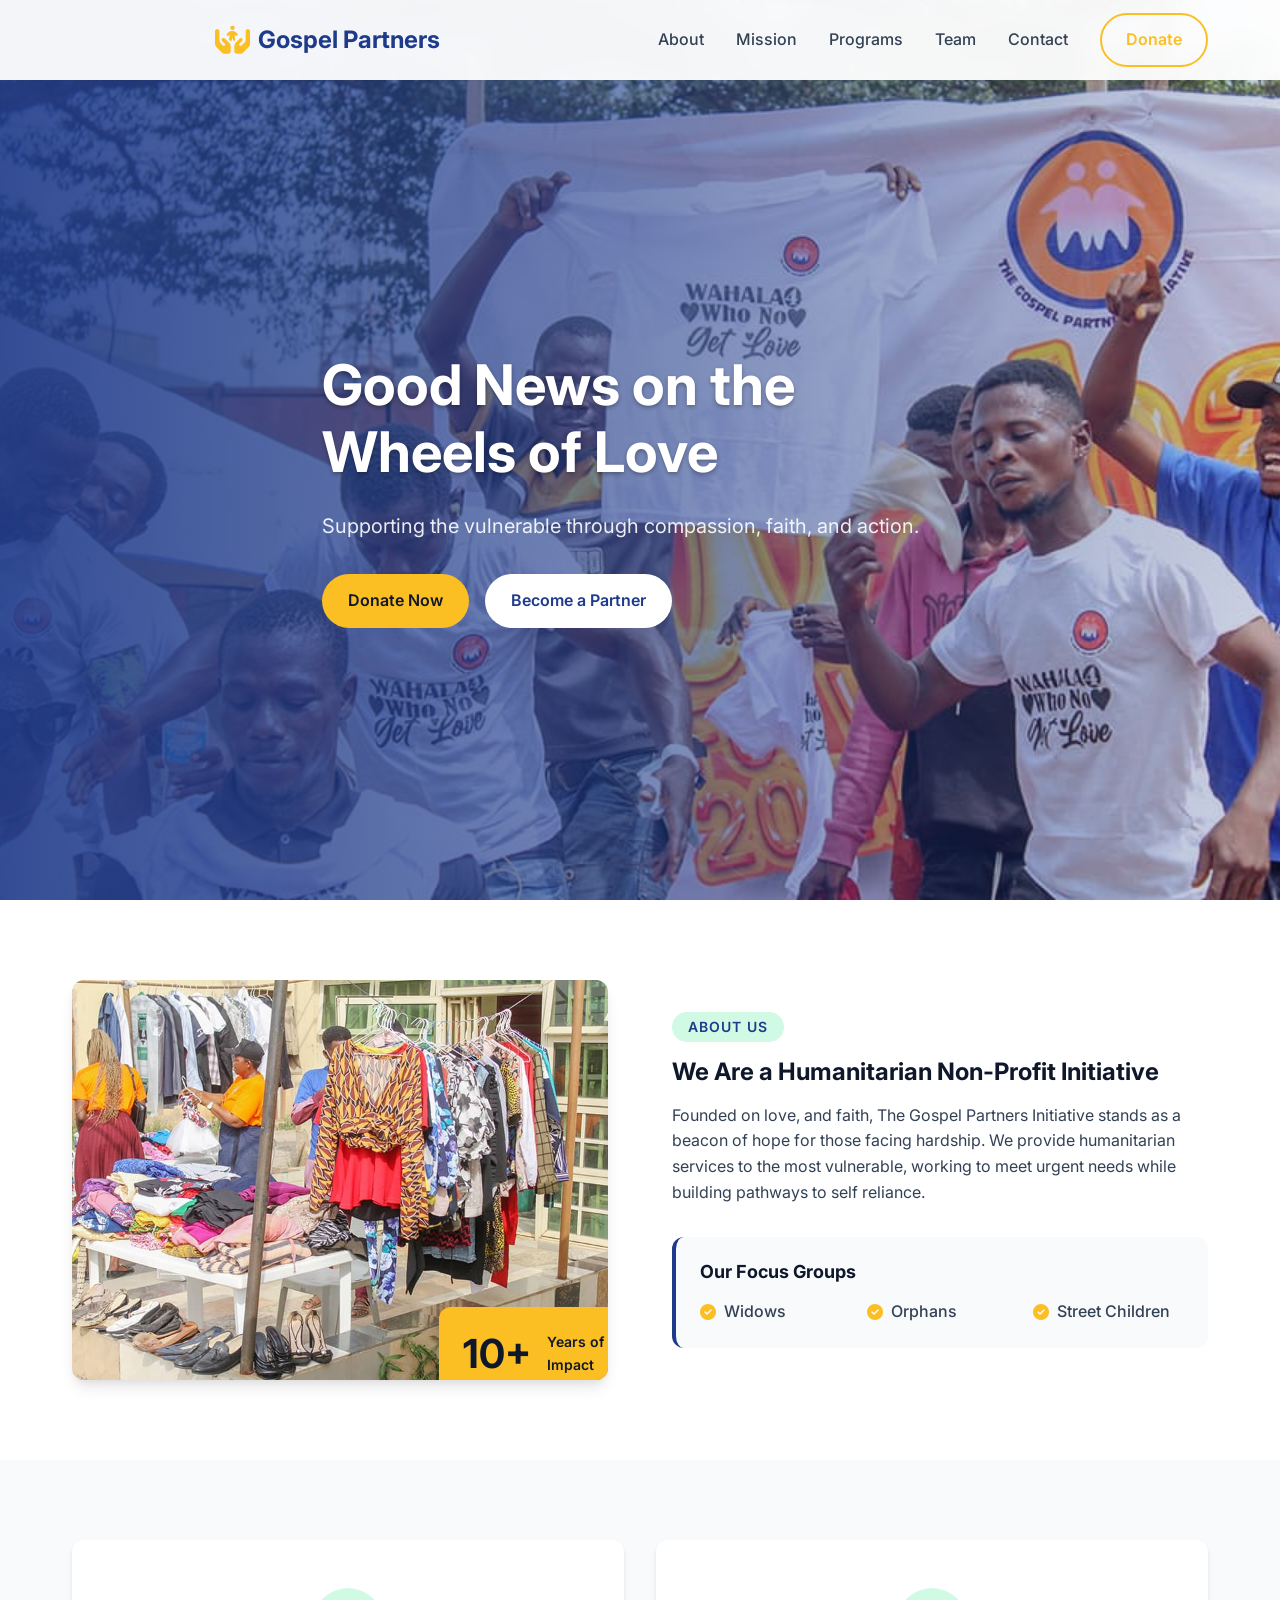
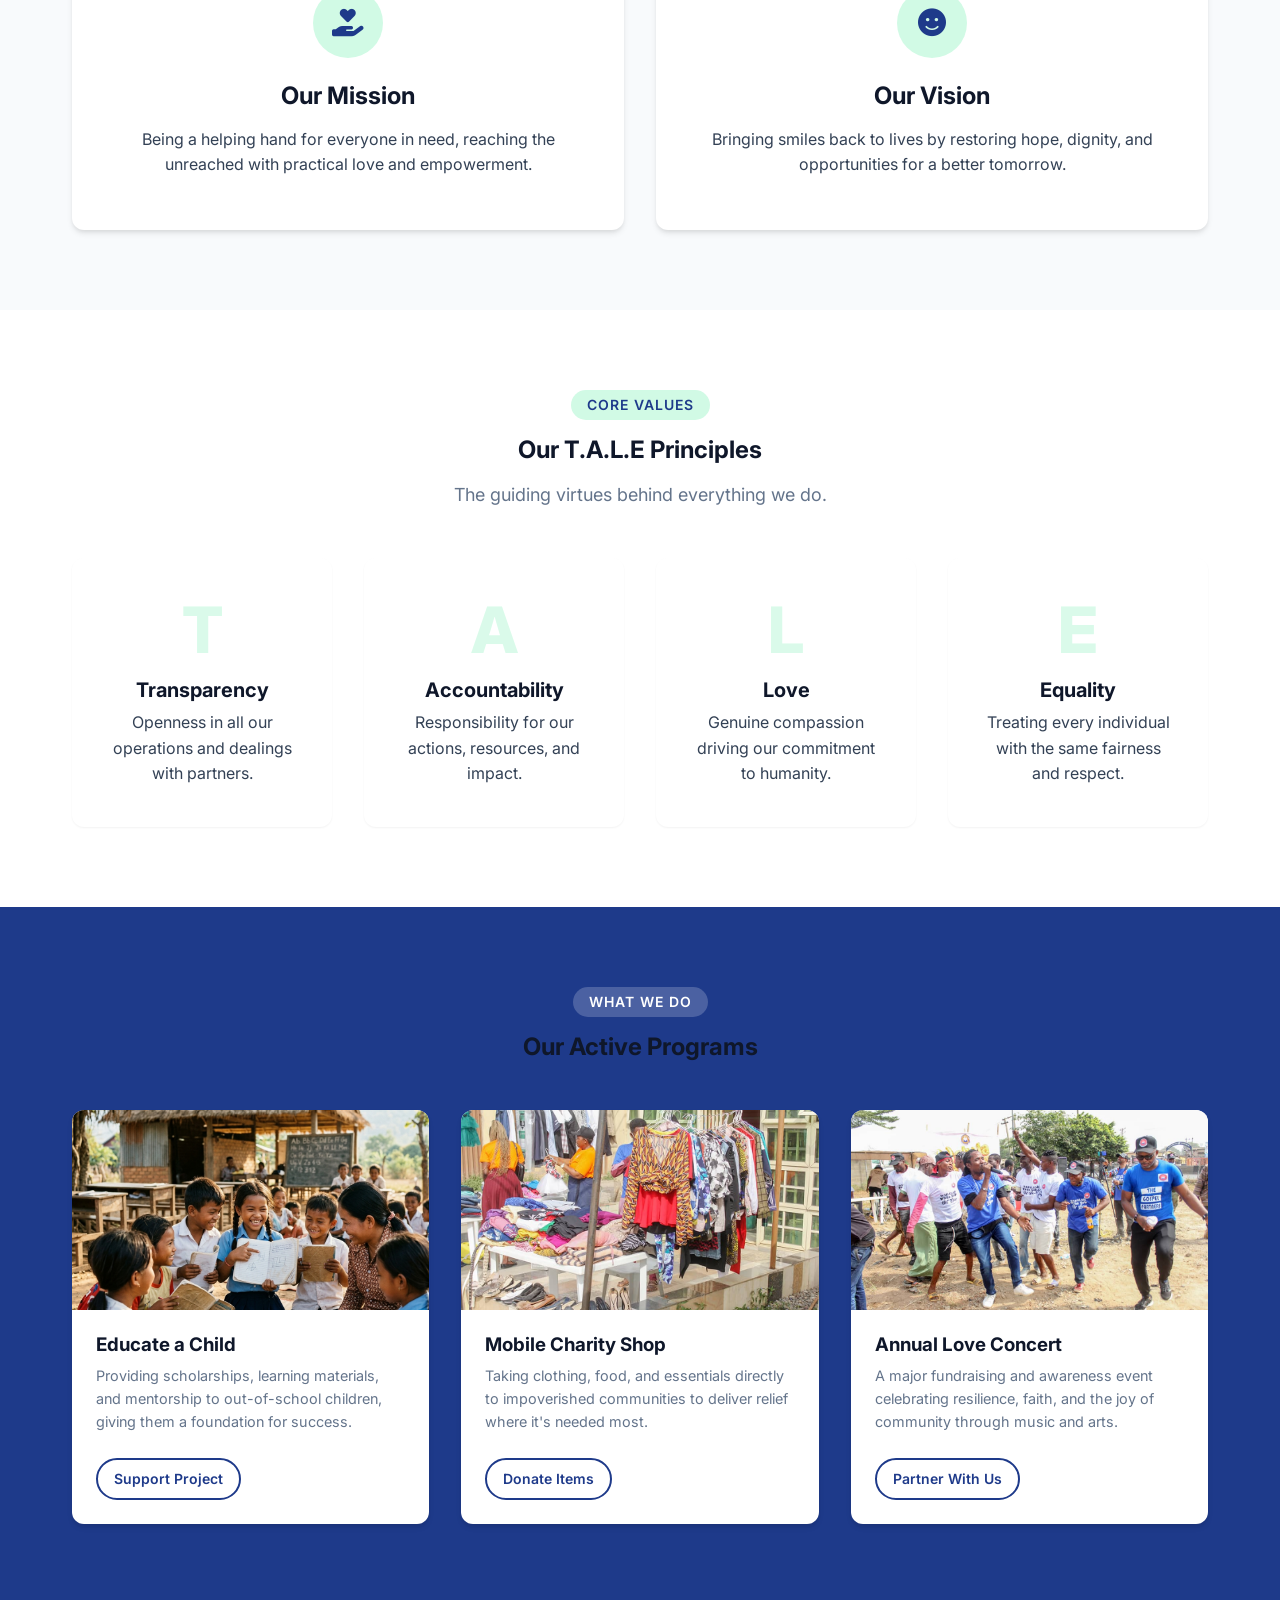
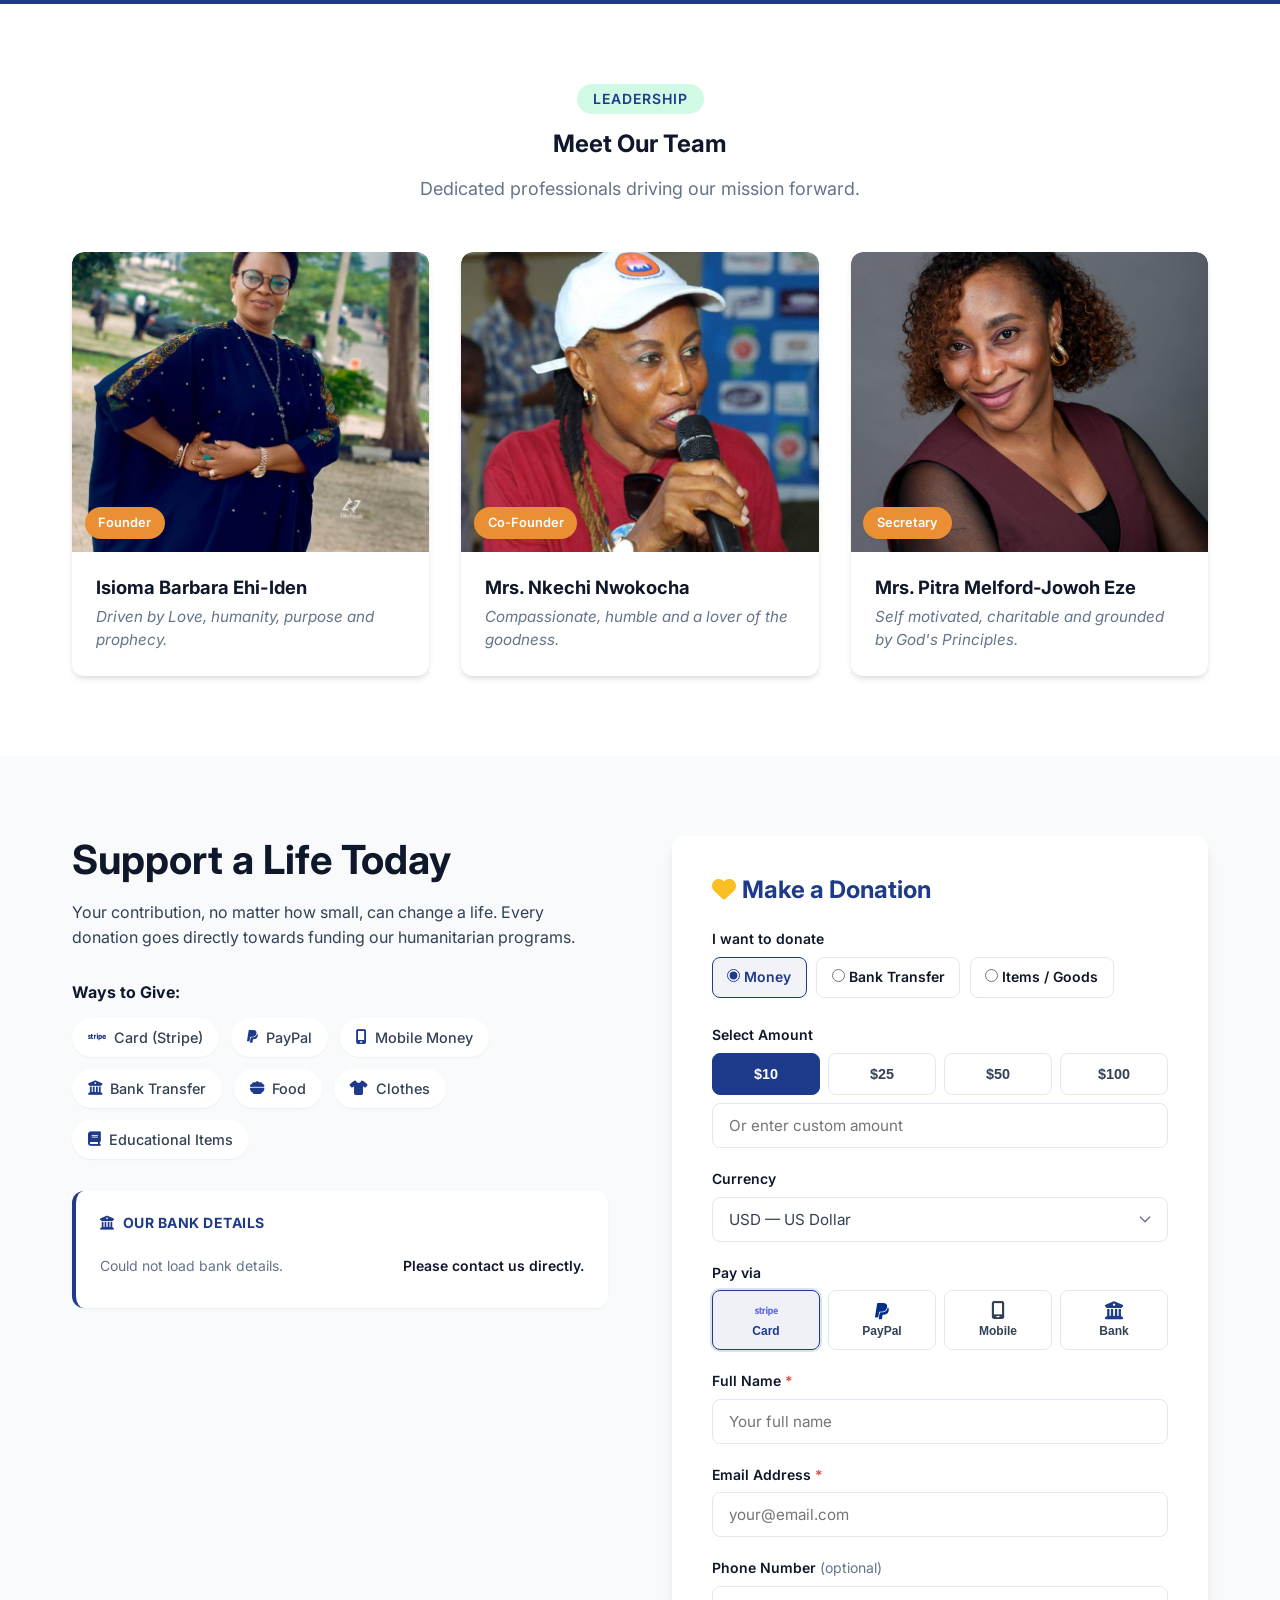
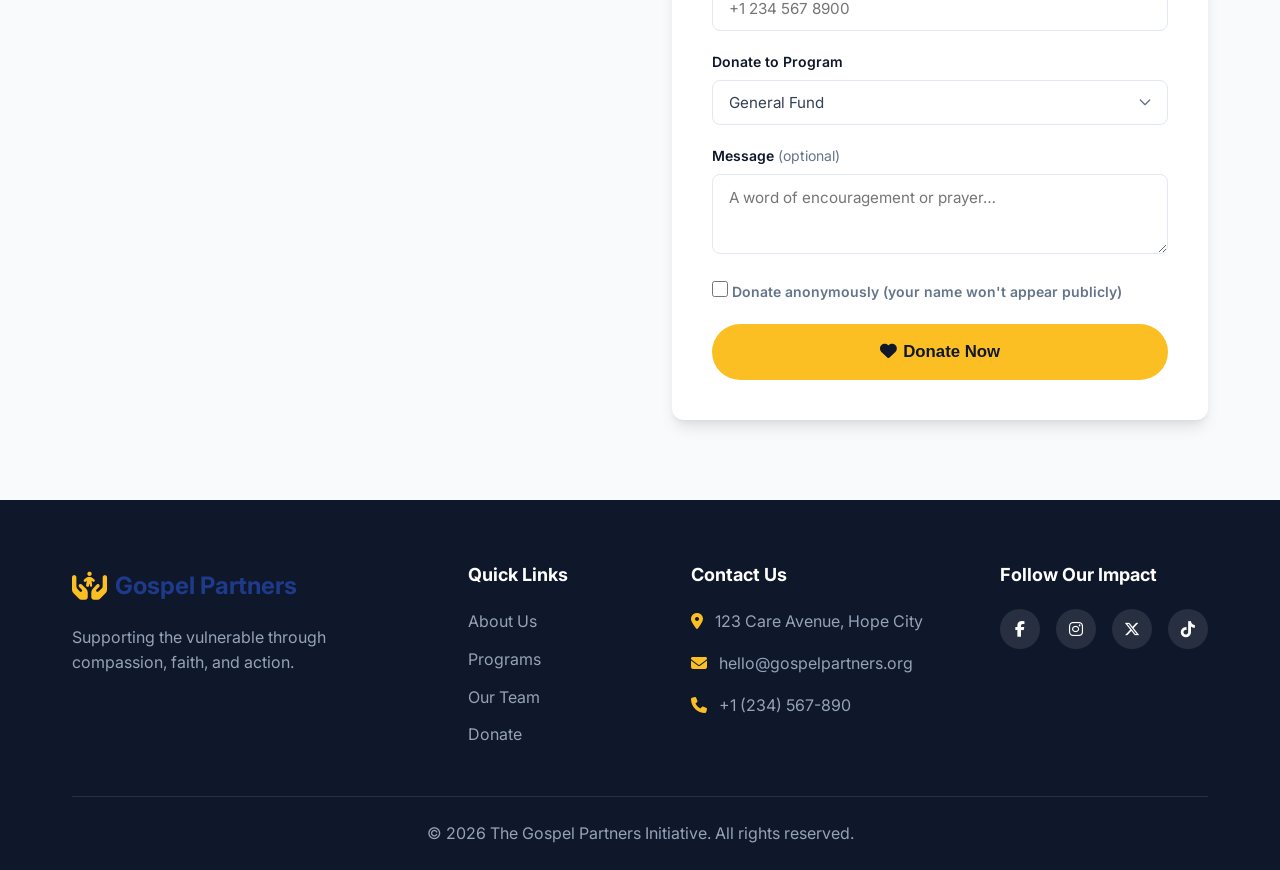
==== client/index.html @ cb1ed830 "Initial commit" ====
<!DOCTYPE html>
<html lang="en">

<head>
  <meta charset="UTF-8">
  <meta name="viewport" content="width=device-width, initial-scale=1.0">
  <title>The Gospel Partners Initiative</title>
  <meta name="description" content="Supporting the vulnerable through compassion, faith, and action.">
  <link rel="preconnect" href="https://fonts.googleapis.com">
  <link rel="preconnect" href="https://fonts.gstatic.com" crossorigin>
  <link href="https://fonts.googleapis.com/css2?family=Inter:wght@300;400;500;600;700&display=swap" rel="stylesheet">
  <link rel="stylesheet" href="https://cdnjs.cloudflare.com/ajax/libs/font-awesome/6.4.0/css/all.min.css">
  <link rel="stylesheet" href="style.css">
</head>

<body>

  <!-- ══════════════════════════════════════════
       NAVIGATION
  ══════════════════════════════════════════ -->
  <header class="navbar" id="navbar">
    <div class="container nav-container">
      <div class="image_nav">
        <img src="assets/images/logo_redefined.jpeg" alt="The Gospel Partners Initiative">
      </div>
      <a href="#" class="logo">
        <span class="logo-icon"><i class="fa-solid fa-hands-holding-child"></i></span>
        <span class="logo-text">Gospel Partners</span>
      </a>
      <nav class="nav-links" id="navLinks">
        <a href="#about">About</a>
        <a href="#mission">Mission</a>
        <a href="#programs">Programs</a>
        <a href="#team">Team</a>
        <a href="#contact">Contact</a>
        <a href="#donate" class="btn btn-outline">Donate</a>
      </nav>
      <button class="menu-toggle" id="menuToggle" aria-label="Toggle menu">
        <i class="fa-solid fa-bars"></i>
      </button>
    </div>
  </header>

  <main>

    <!-- ══════════════════════════════════════════
         1. HERO
    ══════════════════════════════════════════ -->
    <section id="hero" class="hero">
      <div class="hero-bg">
        <img src="assets/images/background.jpeg" alt="Volunteers handing out supplies">
        <div class="hero-overlay"></div>
      </div>
      <div class="container hero-content animate-on-scroll">
        <h1>Good News on the <br>Wheels of Love</h1>
        <p>Supporting the vulnerable through compassion, faith, and action.</p>
        <div class="hero-buttons">
          <a href="#donate" class="btn btn-primary">Donate Now</a>
          <a href="#contact" class="btn btn-secondary">Become a Partner</a>
        </div>
      </div>
    </section>

    <!-- ══════════════════════════════════════════
         2. ABOUT
    ══════════════════════════════════════════ -->
    <section id="about" class="about section-padding">
      <div class="container about-container">
        <div class="about-image animate-on-scroll slide-right">
          <img src="assets/images/humanitarian_nonprofit.jpeg" alt="Volunteers packing food boxes">
          <div class="experience-badge">
            <span class="number">10+</span>
            <span class="text">Years of<br>Impact</span>
          </div>
        </div>
        <div class="about-text animate-on-scroll slide-left">
          <div class="section-tag">About Us</div>
          <h2>We Are a Humanitarian Non-Profit Initiative</h2>
          <p>Founded on love, and faith, The Gospel Partners Initiative stands as a beacon of hope for those facing
            hardship.
            We provide humanitarian services to the most vulnerable,
            working to meet urgent needs while building pathways to self reliance.</p>
          <div class="focus-groups">
            <h3>Our Focus Groups</h3>
            <ul>
              <li><i class="fa-solid fa-check-circle"></i> Widows</li>
              <li><i class="fa-solid fa-check-circle"></i> Orphans</li>
              <li><i class="fa-solid fa-check-circle"></i> Street Children</li>
            </ul>
          </div>
        </div>
      </div>
    </section>

    <!-- ══════════════════════════════════════════
         3. MISSION & VISION
    ══════════════════════════════════════════ -->
    <section id="mission" class="mission section-padding bg-light">
      <div class="container mission-container">
        <div class="mission-card animate-on-scroll slide-up">
          <div class="card-icon"><i class="fa-solid fa-hand-holding-heart"></i></div>
          <h2>Our Mission</h2>
          <p>Being a helping hand for everyone in need, reaching the unreached with practical love and empowerment.</p>
        </div>
        <div class="mission-card animate-on-scroll slide-up" style="transition-delay:0.2s;">
          <div class="card-icon"><i class="fa-solid fa-face-smile"></i></div>
          <h2>Our Vision</h2>
          <p>Bringing smiles back to lives by restoring hope, dignity, and opportunities for a better tomorrow.</p>
        </div>
      </div>
    </section>

    <!-- ══════════════════════════════════════════
         4. CORE VALUES (T.A.L.E.)
    ══════════════════════════════════════════ -->
    <section id="values" class="values section-padding text-center">
      <div class="container">
        <div class="section-tag">Core Values</div>
        <h2 class="animate-on-scroll">Our T.A.L.E Principles</h2>
        <p class="section-subtitle animate-on-scroll">The guiding virtues behind everything we do.</p>
        <div class="values-grid">
          <div class="value-item animate-on-scroll">
            <div class="value-letter">T</div>
            <h3>Transparency</h3>
            <p>Openness in all our operations and dealings with partners.</p>
          </div>
          <div class="value-item animate-on-scroll" style="transition-delay:0.1s;">
            <div class="value-letter">A</div>
            <h3>Accountability</h3>
            <p>Responsibility for our actions, resources, and impact.</p>
          </div>
          <div class="value-item animate-on-scroll" style="transition-delay:0.2s;">
            <div class="value-letter">L</div>
            <h3>Love</h3>
            <p>Genuine compassion driving our commitment to humanity.</p>
          </div>
          <div class="value-item animate-on-scroll" style="transition-delay:0.3s;">
            <div class="value-letter">E</div>
            <h3>Equality</h3>
            <p>Treating every individual with the same fairness and respect.</p>
          </div>
        </div>
      </div>
    </section>

    <!-- ══════════════════════════════════════════
         5. PROGRAMS
    ══════════════════════════════════════════ -->
    <section id="programs" class="programs section-padding bg-deepblue text-white">
      <div class="container">
        <div class="section-header text-center animate-on-scroll">
          <div class="section-tag light">What We Do</div>
          <h2>Our Active Programs</h2>
        </div>
        <div class="programs-grid">
          <div class="program-card animate-on-scroll">
            <div class="program-image">
              <img src="assets/images/project_children_1777424886979.png" alt="Educate a Child">
            </div>
            <div class="program-content">
              <h3>Educate a Child</h3>
              <p>Providing scholarships, learning materials, and mentorship to out-of-school children, giving them a
                foundation for success.</p>
              <a href="#donate" class="btn btn-outline-light btn-sm">Support Project</a>
            </div>
          </div>
          <div class="program-card animate-on-scroll" style="transition-delay:0.2s;">
            <div class="program-image">
              <img src="assets/images/humanitarian_nonprofit.jpeg" alt="Mobile Charity Shop">
            </div>
            <div class="program-content">
              <h3>Mobile Charity Shop</h3>
              <p>Taking clothing, food, and essentials directly to impoverished communities to deliver relief where it's
                needed most.</p>
              <a href="#donate" class="btn btn-outline-light btn-sm">Donate Items</a>
            </div>
          </div>
          <div class="program-card animate-on-scroll" style="transition-delay:0.4s;">
            <div class="program-image">
              <img src="assets/images/Concert.jpeg" alt="Annual Love Concert">
            </div>
            <div class="program-content">
              <h3>Annual Love Concert</h3>
              <p>A major fundraising and awareness event celebrating resilience, faith, and the joy of community through
                music and arts.</p>
              <a href="#contact" class="btn btn-outline-light btn-sm">Partner With Us</a>
            </div>
          </div>
        </div>
      </div>
    </section>

    <!-- ══════════════════════════════════════════
         6. TEAM
    ══════════════════════════════════════════ -->
    <section id="team" class="team section-padding text-center">
      <div class="container">
        <div class="section-tag">Leadership</div>
        <h2 class="animate-on-scroll">Meet Our Team</h2>
        <p class="section-subtitle animate-on-scroll">Dedicated professionals driving our mission forward.</p>
        <div class="team-grid">
          <div class="team-member animate-on-scroll">
            <div class="member-image-wrapper">
              <img src="assets/images/Barbara_Esther.jpeg" alt="Isioma Barbara Ehi-Iden" class="member-image">
              <span class="role-badge">Founder</span>
            </div>
            <div class="member-info">
              <h3>Isioma Barbara Ehi-Iden</h3>
              <p class="member-quote">Driven by Love, humanity, purpose and prophecy.</p>
            </div>
          </div>
          <div class="team-member animate-on-scroll" style="transition-delay:0.2s;">
            <div class="member-image-wrapper">
              <img src="assets/images/Nkechi.jpeg" alt="Mrs. Nkechi Nwokocha" class="member-image">
              <span class="role-badge">Co-Founder</span>
            </div>
            <div class="member-info">
              <h3>Mrs. Nkechi Nwokocha</h3>
              <p class="member-quote">Compassionate, humble and a lover of the goodness.</p>
            </div>
          </div>
          <div class="team-member animate-on-scroll" style="transition-delay:0.4s;">
            <div class="member-image-wrapper">
              <img src="assets/images/Pitre_Melford.jpeg" alt="Mrs. Pitra Melford-Jowoh Eze" class="member-image">
              <span class="role-badge">Secretary</span>
            </div>
            <div class="member-info">
              <h3>Mrs. Pitra Melford-Jowoh Eze</h3>
              <p class="member-quote">Self motivated, charitable and grounded by God's Principles.</p>
            </div>
          </div>
        </div>
      </div>
    </section>

    <!-- ══════════════════════════════════════════
         7. DONATE
    ══════════════════════════════════════════ -->
    <section id="donate" class="donate section-padding bg-light">
      <div class="container donate-container">

        <!-- Left: info + bank details -->
        <div class="donate-text animate-on-scroll slide-right">
          <h2>Support a Life Today</h2>
          <p>Your contribution, no matter how small, can change a life. Every donation goes directly towards funding our
            humanitarian programs.</p>

          <div class="donation-types">
            <h4>Ways to Give:</h4>
            <div class="type-tags">
              <span class="type-tag"><i class="fa-brands fa-stripe"></i> Card (Stripe)</span>
              <span class="type-tag"><i class="fa-brands fa-paypal"></i> PayPal</span>
              <span class="type-tag"><i class="fa-solid fa-mobile-screen"></i> Mobile Money</span>
              <span class="type-tag"><i class="fa-solid fa-building-columns"></i> Bank Transfer</span>
              <span class="type-tag"><i class="fa-solid fa-bowl-food"></i> Food</span>
              <span class="type-tag"><i class="fa-solid fa-shirt"></i> Clothes</span>
              <span class="type-tag"><i class="fa-solid fa-book"></i> Educational Items</span>
            </div>
          </div>

          <!-- Bank details loaded from API -->
          <div class="bank-info-box">
            <h4><i class="fa-solid fa-building-columns"></i> Our Bank Details</h4>
            <div id="bankDetailsPanel">
              <div class="bank-detail-row">
                <span>Loading bank details…</span>
              </div>
            </div>
          </div>
        </div>

        <!-- Right: donation form -->
        <div class="donate-form-container animate-on-scroll slide-left">
          <h3><i class="fa-solid fa-heart" style="color:var(--color-accent);margin-right:0.4rem;"></i>Make a Donation
          </h3>

          <form id="donateForm" novalidate>

            <!-- Donation type -->
            <div class="form-group">
              <label>I want to donate</label>
              <div class="radio-group">
                <label class="radio-label">
                  <input type="radio" name="donationType" value="money" checked> Money
                </label>
                <label class="radio-label">
                  <input type="radio" name="donationType" value="bank_transfer"> Bank Transfer
                </label>
                <label class="radio-label">
                  <input type="radio" name="donationType" value="items"> Items / Goods
                </label>
              </div>
            </div>

            <!-- Money + gateway fields -->
            <div id="moneyFields">
              <div class="form-group">
                <label>Select Amount</label>
                <div class="amount-options">
                  <button type="button" class="amount-btn active" data-amount="10">$10</button>
                  <button type="button" class="amount-btn" data-amount="25">$25</button>
                  <button type="button" class="amount-btn" data-amount="50">$50</button>
                  <button type="button" class="amount-btn" data-amount="100">$100</button>
                </div>
                <input type="number" id="customAmount" class="form-control mt-2" placeholder="Or enter custom amount"
                  min="1" step="0.01">
              </div>

              <div class="form-group">
                <label for="currency">Currency</label>
                <select id="currency" class="form-control">
                  <option value="USD">USD — US Dollar</option>
                  <option value="CAD">CAD — Canadian Dollar</option>
                  <option value="GBP">GBP — British Pound</option>
                  <option value="EUR">EUR — Euro</option>
                  <option value="NGN">NGN — Nigerian Naira</option>
                  <option value="GHS">GHS — Ghanaian Cedi</option>
                  <option value="KES">KES — Kenyan Shilling</option>
                  <option value="MUR">MUR — Mauritian Ruppies</option>
                  <option value="ZAR">ZAR — South African Rand</option>
                  <option value="KWD">KWD — Kuwaiti Dinar</option>
                  <option value="AED">AED — UAE Dirham</option>
                </select>
              </div>

              <div class="form-group" id="gatewaySection">
                <label>Pay via</label>
                <div class="gateway-tabs">
                  <button type="button" class="gateway-btn active" data-gateway="stripe">
                    <i class="fa-brands fa-stripe"></i> Card
                  </button>
                  <button type="button" class="gateway-btn" data-gateway="paypal">
                    <i class="fa-brands fa-paypal"></i> PayPal
                  </button>
                  <button type="button" class="gateway-btn" data-gateway="flutterwave">
                    <i class="fa-solid fa-mobile-screen"></i> Mobile
                  </button>
                  <button type="button" class="gateway-btn" data-gateway="bank_transfer">
                    <i class="fa-solid fa-building-columns"></i> Bank
                  </button>
                </div>
              </div>
            </div>

            <!-- Items donation fields -->
            <div id="itemsFields">
              <div class="form-group">
                <label for="itemsDescription">Describe items to donate <span style="color:#ef4444;">*</span></label>
                <textarea id="itemsDescription" class="form-control" rows="3"
                  placeholder="e.g. 5 bags of rice, children's clothing sizes 3–8, school bags, Bibles…"></textarea>
              </div>
              <div class="form-group">
                <label for="itemsPickupAddress">Your pickup address <span
                    style="color:var(--color-text-light);font-weight:400;">(optional)</span></label>
                <input type="text" id="itemsPickupAddress" class="form-control"
                  placeholder="We can arrange collection from your location">
              </div>
            </div>

            <!-- Donor details (always visible) -->
            <div class="form-group">
              <label for="donorName">Full Name <span style="color:#ef4444;">*</span></label>
              <input type="text" id="donorName" class="form-control" placeholder="Your full name" required>
            </div>

            <div class="form-group">
              <label for="donorEmail">Email Address <span style="color:#ef4444;">*</span></label>
              <input type="email" id="donorEmail" class="form-control" placeholder="your@email.com" required>
            </div>

            <div class="form-group">
              <label for="donorPhone">Phone Number <span
                  style="color:var(--color-text-light);font-weight:400;">(optional)</span></label>
              <input type="tel" id="donorPhone" class="form-control" placeholder="+1 234 567 8900">
            </div>

            <div class="form-group">
              <label for="program">Donate to Program</label>
              <select id="program" class="form-control">
                <option value="general">General Fund</option>
                <option value="educate-a-child">Educate a Child</option>
                <option value="mobile-charity-shop">Mobile Charity Shop</option>
                <option value="love-concert">Annual Love Concert</option>
              </select>
            </div>

            <div class="form-group">
              <label for="message">Message <span
                  style="color:var(--color-text-light);font-weight:400;">(optional)</span></label>
              <textarea id="message" class="form-control" rows="2"
                placeholder="A word of encouragement or prayer…"></textarea>
            </div>

            <div class="form-group">
              <label class="anon-row">
                <input type="checkbox" id="isAnonymous">
                <span>Donate anonymously (your name won't appear publicly)</span>
              </label>
            </div>

            <button type="submit" id="submitDonationBtn" class="btn btn-primary w-100"
              style="font-size:1.05rem;padding:1rem;">
              <i class="fa-solid fa-heart"></i> Donate Now
            </button>

          </form>
        </div>

      </div>
    </section>

  </main>

  <!-- ══════════════════════════════════════════
       8. FOOTER / CONTACT
  ══════════════════════════════════════════ -->
  <footer id="contact" class="footer">
    <div class="container">
      <div class="footer-grid">

        <div class="footer-brand">
          <a href="#" class="logo text-white">
            <span class="logo-icon"><i class="fa-solid fa-hands-holding-child"></i></span>
            <span class="logo-text">Gospel Partners</span>
          </a>
          <p class="mt-3">Supporting the vulnerable through compassion, faith, and action.</p>
        </div>

        <div class="footer-links">
          <h3>Quick Links</h3>
          <ul>
            <li><a href="#about">About Us</a></li>
            <li><a href="#programs">Programs</a></li>
            <li><a href="#team">Our Team</a></li>
            <li><a href="#donate">Donate</a></li>
          </ul>
        </div>

        <div class="footer-contact">
          <h3>Contact Us</h3>
          <ul>
            <li><i class="fa-solid fa-location-dot"></i> 123 Care Avenue, Hope City</li>
            <li>
              <i class="fa-solid fa-envelope"></i>
              <a href="mailto:hello@gospelpartners.org">hello@gospelpartners.org</a>
            </li>
            <li>
              <i class="fa-solid fa-phone"></i>
              <a href="tel:+1234567890">+1 (234) 567-890</a>
            </li>
          </ul>
        </div>

        <div class="footer-social">
          <h3>Follow Our Impact</h3>
          <div class="social-icons">
            <a href="#" aria-label="Facebook"><i class="fa-brands fa-facebook-f"></i></a>
            <a href="#" aria-label="Instagram"><i class="fa-brands fa-instagram"></i></a>
            <a href="#" aria-label="Twitter / X"><i class="fa-brands fa-x-twitter"></i></a>
            <a href="#" aria-label="TikTok"><i class="fa-brands fa-tiktok"></i></a>
          </div>
        </div>

      </div>
      <div class="footer-bottom">
        <p>&copy; <span id="year"></span> The Gospel Partners Initiative. All rights reserved.</p>
      </div>
    </div>
  </footer>

  <script src="script.js"></script>
</body>

</html>
---- client/style.css ----
/* ================================================================
   THE GOSPEL PARTNERS INITIATIVE — style.css
   Full stylesheet: original site styles + payment system additions
   ================================================================ */

/* ── CSS Custom Properties ───────────────────────────────────────── */
:root {
  --color-primary:       #1e3a8a;
  --color-primary-light: #2563eb;
  --color-accent:        #fbbf24;
  --color-accent-hover:  #f59e0b;
  --color-secondary:     #10b981;
  --color-soft-green:    #d1fae5;
  --color-white:         #ffffff;
  --color-bg-light:      #f8fafc;
  --color-text:          #334155;
  --color-text-light:    #64748b;
  --color-heading:       #0f172a;
  --font-main:           'Inter', sans-serif;
  --max-width:           1200px;
  --header-height:       80px;
  --border-radius:       12px;
  --transition:          all 0.3s cubic-bezier(0.4, 0, 0.2, 1);
  --shadow-sm:    0 1px 2px 0 rgba(0,0,0,0.05);
  --shadow-md:    0 4px 6px -1px rgba(0,0,0,0.1), 0 2px 4px -1px rgba(0,0,0,0.06);
  --shadow-lg:    0 10px 15px -3px rgba(0,0,0,0.1), 0 4px 6px -2px rgba(0,0,0,0.05);
  --shadow-float: 0 20px 25px -5px rgba(0,0,0,0.1), 0 10px 10px -5px rgba(0,0,0,0.04);
  --shadow-xl:    0 25px 50px -12px rgba(0,0,0,0.25);
}

/* ═══════════════════════════════════════════════════
   1. RESET & BASE
═══════════════════════════════════════════════════ */
*, *::before, *::after { margin:0; padding:0; box-sizing:border-box; }

html { scroll-behavior:smooth; scroll-padding-top:var(--header-height); }

body {
  font-family:var(--font-main);
  color:var(--color-text);
  line-height:1.6;
  background-color:var(--color-white);
  overflow-x:hidden;
}

h1,h2,h3,h4,h5,h6 { color:var(--color-heading); font-weight:700; line-height:1.2; margin-bottom:1rem; }

a { text-decoration:none; color:inherit; transition:var(--transition); }

ul { list-style:none; }

img { max-width:100%; height:auto; display:block; }

/* ═══════════════════════════════════════════════════
   2. UTILITIES
═══════════════════════════════════════════════════ */
.container { width:100%; max-width:var(--max-width); margin:0 auto; padding:0 2rem; }
.section-padding { padding:5rem 0; }
.text-center  { text-align:center; }
.text-white   { color:var(--color-white); }
.bg-light     { background-color:var(--color-bg-light); }
.bg-deepblue  { background-color:var(--color-primary); }
.w-100        { width:100%; }
.mt-2         { margin-top:0.5rem; }
.mt-3         { margin-top:1rem; }

/* ═══════════════════════════════════════════════════
   3. BUTTONS
═══════════════════════════════════════════════════ */
.btn {
  display:inline-flex; align-items:center; justify-content:center; gap:0.4rem;
  padding:0.75rem 1.5rem; border-radius:50px; font-weight:600;
  cursor:pointer; border:2px solid transparent; transition:var(--transition); font-size:1rem;
}
.btn-primary { background-color:var(--color-accent); color:var(--color-heading); }
.btn-primary:hover { background-color:var(--color-accent-hover); transform:translateY(-2px); box-shadow:var(--shadow-md); }
.btn-secondary { background-color:var(--color-white); color:var(--color-primary); }
.btn-secondary:hover { background-color:var(--color-bg-light); transform:translateY(-2px); }
.btn-outline { border-color:var(--color-accent); color:var(--color-accent); }
.btn-outline:hover { background-color:var(--color-accent); color:var(--color-heading); }
.btn-outline-light { border-color:var(--color-white); color:var(--color-white); }
.btn-outline-light:hover { background-color:var(--color-white); color:var(--color-primary); }
.btn-sm { padding:0.5rem 1rem; font-size:0.875rem; }
.btn[disabled] { opacity:0.7; cursor:not-allowed; pointer-events:none; }

/* ═══════════════════════════════════════════════════
   4. SECTION TAGS & SUBTITLES
═══════════════════════════════════════════════════ */
.section-tag {
  display:inline-block; padding:0.25rem 1rem;
  background-color:var(--color-soft-green); color:var(--color-primary);
  border-radius:20px; font-size:0.875rem; font-weight:600;
  margin-bottom:1rem; text-transform:uppercase; letter-spacing:1px;
}
.section-tag.light { background-color:rgba(255,255,255,0.2); color:var(--color-white); }
.section-subtitle { color:var(--color-text-light); font-size:1.125rem; max-width:600px; margin:0 auto 3rem; }

/* ═══════════════════════════════════════════════════
   5. SCROLL ANIMATIONS
═══════════════════════════════════════════════════ */
.animate-on-scroll {
  opacity:0; transform:translateY(30px);
  transition:opacity 0.8s ease-out, transform 0.8s ease-out;
}
.animate-on-scroll.slide-right { transform:translateX(-30px); }
.animate-on-scroll.slide-left  { transform:translateX(30px); }
.animate-on-scroll.is-visible  { opacity:1; transform:translate(0); }

/* ═══════════════════════════════════════════════════
   6. NAVBAR
═══════════════════════════════════════════════════ */
.navbar {
  position:fixed; top:0; left:0; width:100%; height:var(--header-height);
  background-color:rgba(255,255,255,0.95); backdrop-filter:blur(10px);
  z-index:1000; box-shadow:var(--shadow-sm); transition:var(--transition);
}
.nav-container { display:flex; justify-content:space-between; align-items:center; height:100%; }
.image_nav { height:5px; width:75px; margin-top:-70px; margin-left:-150px; background-color:transparent; }
.logo { display:flex; align-items:center; gap:0.5rem; font-size:1.5rem; font-weight:700; color:var(--color-primary); }
.logo-icon { color:var(--color-accent); font-size:1.75rem; }
.nav-links { display:flex; align-items:center; gap:2rem; }
.nav-links a:not(.btn) { font-weight:500; color:var(--color-text); position:relative; }
.nav-links a:not(.btn):hover { color:var(--color-primary); }
.nav-links a:not(.btn)::after {
  content:''; position:absolute; bottom:-4px; left:0;
  width:0; height:2px; background-color:var(--color-accent); transition:var(--transition);
}
.nav-links a:not(.btn):hover::after { width:100%; }
.menu-toggle { display:none; background:none; border:none; font-size:1.5rem; color:var(--color-primary); cursor:pointer; }

/* ═══════════════════════════════════════════════════
   7. HERO
═══════════════════════════════════════════════════ */
.hero { position:relative; min-height:100vh; display:flex; align-items:center; padding-top:var(--header-height); }
.hero-bg { position:absolute; top:0; left:0; width:100%; height:100%; z-index:-1; }
.hero-bg img { width:100%; height:100%; object-fit:cover; }
.hero-overlay {
  position:absolute; top:0; left:0; width:100%; height:100%;
  background:linear-gradient(90deg,rgba(30,58,138,0.9) 0%,rgba(30,58,138,0.6) 50%,rgba(30,58,138,0.2) 100%);
}
.hero-content { color:var(--color-white); max-width:700px; }
.hero h1 { color:var(--color-white); font-size:3.5rem; margin-bottom:1.5rem; text-shadow:0 2px 4px rgba(0,0,0,0.3); }
.hero p  { font-size:1.25rem; margin-bottom:2rem; opacity:0.9; }
.hero-buttons { display:flex; gap:1rem; }

/* ═══════════════════════════════════════════════════
   8. ABOUT
═══════════════════════════════════════════════════ */
.about-container { display:grid; grid-template-columns:1fr 1fr; gap:4rem; align-items:center; }
.about-image { position:relative; border-radius:var(--border-radius); overflow:hidden; box-shadow:var(--shadow-lg); }
.about-image img { width:100%; height:auto; min-height:400px; object-fit:cover; }
.experience-badge {
  position:absolute; bottom:-20px; right:-20px;
  background-color:var(--color-accent); color:var(--color-heading);
  padding:1.5rem; border-radius:var(--border-radius); box-shadow:var(--shadow-lg);
  display:flex; align-items:center; gap:1rem; z-index:10;
}
.experience-badge .number { font-size:2.5rem; font-weight:700; line-height:1; }
.experience-badge .text   { font-weight:600; font-size:0.875rem; }
.focus-groups {
  margin-top:2rem; background-color:var(--color-bg-light);
  padding:1.5rem; border-radius:var(--border-radius); border-left:4px solid var(--color-primary);
}
.focus-groups h3 { font-size:1.125rem; margin-bottom:1rem; }
.focus-groups ul { display:grid; grid-template-columns:repeat(auto-fit,minmax(140px,1fr)); gap:1rem; }
.focus-groups li { display:flex; align-items:center; gap:0.5rem; font-weight:500; }
.focus-groups i  { color:var(--color-accent); }

/* ═══════════════════════════════════════════════════
   9. MISSION & VISION
═══════════════════════════════════════════════════ */
.mission-container { display:grid; grid-template-columns:1fr 1fr; gap:2rem; }
.mission-card {
  background-color:var(--color-white); padding:3rem; border-radius:var(--border-radius);
  box-shadow:var(--shadow-md); text-align:center; transition:var(--transition);
  border-bottom:4px solid transparent;
}
.mission-card:hover { transform:translateY(-5px); box-shadow:var(--shadow-xl); border-bottom-color:var(--color-accent); }
.card-icon {
  width:70px; height:70px; background-color:var(--color-soft-green); border-radius:50%;
  display:flex; align-items:center; justify-content:center;
  font-size:1.75rem; color:var(--color-primary); margin:0 auto 1.5rem;
}

/* ═══════════════════════════════════════════════════
   10. CORE VALUES (T.A.L.E.)
═══════════════════════════════════════════════════ */
.values-grid { display:grid; grid-template-columns:repeat(4,1fr); gap:2rem; margin-top:3rem; }
.value-item {
  background-color:var(--color-white); padding:2.5rem 2rem;
  border-radius:var(--border-radius); box-shadow:var(--shadow-sm);
  position:relative; overflow:hidden; transition:var(--transition);
}
.value-item::before {
  content:''; position:absolute; inset:0;
  background:linear-gradient(135deg,var(--color-primary),var(--color-primary-light));
  transform:scaleY(0); transform-origin:bottom; transition:transform 0.4s ease;
}
.value-item:hover::before { transform:scaleY(1); }
.value-item:hover * { color:var(--color-white); }
.value-letter {
  font-size:4rem; font-weight:800; color:var(--color-soft-green);
  line-height:1; margin-bottom:1rem; opacity:0.8; transition:var(--transition);
  position:relative; z-index:1;
}
.value-item:hover .value-letter { color:var(--color-accent); opacity:1; }
.value-item h3 { font-size:1.25rem; margin-bottom:0.5rem; position:relative; z-index:1; }
.value-item p  { position:relative; z-index:1; }

/* ═══════════════════════════════════════════════════
   11. PROGRAMS
═══════════════════════════════════════════════════ */
.programs-grid { display:grid; grid-template-columns:repeat(3,1fr); gap:2rem; margin-top:3rem; }
.program-card {
  background-color:var(--color-white); border-radius:var(--border-radius);
  overflow:hidden; color:var(--color-text); box-shadow:var(--shadow-md); transition:var(--transition);
}
.program-card:hover { transform:translateY(-10px); box-shadow:var(--shadow-float); }
.program-image {
  height:200px; width:100%; position:relative; overflow:hidden;
  display:flex; align-items:center; justify-content:center;
}
.program-image img { width:100%; height:100%; object-fit:cover; transition:transform 0.5s ease; }
.program-card:hover .program-image img { transform:scale(1.05); }
.bg-gradient-1 { background:linear-gradient(135deg,var(--color-primary),var(--color-primary-light)); }
.bg-gradient-2 { background:linear-gradient(135deg,#0f766e,#14b8a6); }
.program-placeholder-icon { font-size:4rem; color:rgba(255,255,255,0.5); }
.program-content { padding:1.5rem; }
.program-content h3 { margin-bottom:0.5rem; }
.program-content p  { color:var(--color-text-light); margin-bottom:1.5rem; font-size:0.9rem; }
.program-content .btn        { color:var(--color-primary); border-color:var(--color-primary); }
.program-content .btn:hover  { background-color:var(--color-primary); color:var(--color-white); }

/* ═══════════════════════════════════════════════════
   12. TEAM
═══════════════════════════════════════════════════ */
.team-grid { display:grid; grid-template-columns:repeat(3,1fr); gap:2rem; margin-top:3rem; align-items:stretch; }
.team-member {
  background-color:var(--color-white); border-radius:var(--border-radius);
  overflow:hidden; box-shadow:var(--shadow-md); text-align:left;
  transition:var(--transition); display:flex; flex-direction:column;
}
.team-member:hover { transform:translateY(-5px); box-shadow:var(--shadow-xl); }
.member-image-wrapper { position:relative; width:100%; height:300px; }
.member-image { width:100%; height:100%; object-fit:cover; border-radius:var(--border-radius) var(--border-radius) 0 0; }
.role-badge {
  position:absolute; bottom:0.8rem; left:0.8rem;
  background-color:#eb8f34; color:var(--color-white);
  padding:0.35rem 0.85rem; border-radius:20px; font-size:0.8rem;
  font-weight:600; box-shadow:var(--shadow-sm); z-index:2;
}
.member-info { padding:1.5rem; flex-grow:1; }
.member-info h3  { font-size:1.15rem; margin-bottom:0.5rem; color:var(--color-heading); }
.member-quote    { font-size:0.95rem; color:var(--color-text-light); font-style:italic; line-height:1.5; }

/* ═══════════════════════════════════════════════════
   13. DONATE — LEFT COLUMN (text + bank info)
═══════════════════════════════════════════════════ */
.donate-container { display:grid; grid-template-columns:1fr 1fr; gap:4rem; align-items:start; }
.donate-text h2  { font-size:2.5rem; margin-bottom:1rem; }
.donation-types  { margin-top:2rem; }
.donation-types h4 { margin-bottom:1rem; }
.type-tags { display:flex; flex-wrap:wrap; gap:0.75rem; }
.type-tag {
  display:inline-flex; align-items:center; gap:0.5rem; padding:0.5rem 1rem;
  background-color:var(--color-white); border-radius:20px;
  font-weight:500; font-size:0.9rem; box-shadow:var(--shadow-sm);
}
.type-tag i { color:var(--color-primary); }

/* ── Bank info panel ── */
.bank-info-box {
  margin-top:2rem; background:var(--color-white);
  border-radius:var(--border-radius); padding:1.5rem;
  box-shadow:var(--shadow-sm); border-left:4px solid var(--color-primary);
}
.bank-info-box h4 {
  font-size:0.875rem; margin-bottom:1rem; color:var(--color-primary);
  text-transform:uppercase; letter-spacing:0.5px;
  display:flex; align-items:center; gap:0.5rem;
}
.bank-detail-row {
  display:flex; justify-content:space-between; align-items:center;
  padding:7px 0; border-bottom:1px solid #e2e8f0; font-size:0.875rem; gap:1rem;
}
.bank-detail-row:last-child { border-bottom:none; }
.bank-detail-row span:first-child { color:var(--color-text-light); flex-shrink:0; }
.bank-detail-row strong { color:var(--color-heading); font-weight:600; text-align:right; word-break:break-all; }

/* ═══════════════════════════════════════════════════
   14. DONATE — RIGHT COLUMN (form card)
═══════════════════════════════════════════════════ */
.donate-form-container {
  background-color:var(--color-white); padding:2.5rem;
  border-radius:var(--border-radius); box-shadow:var(--shadow-lg);
}
.donate-form-container h3 { font-size:1.5rem; margin-bottom:1.5rem; color:var(--color-primary); }

/* Form elements */
.form-group { margin-bottom:1.25rem; }
.form-group label { display:block; font-weight:600; margin-bottom:0.4rem; color:var(--color-heading); font-size:0.875rem; }

.form-control {
  width:100%; padding:0.75rem 1rem; border:1.5px solid #e2e8f0;
  border-radius:8px; font-family:inherit; font-size:0.95rem;
  color:var(--color-text); background:#fff; transition:var(--transition); appearance:none;
}
.form-control:focus { outline:none; border-color:var(--color-primary); box-shadow:0 0 0 3px rgba(30,58,138,0.1); }
textarea.form-control { resize:vertical; min-height:80px; line-height:1.5; }
select.form-control {
  background-image:url("data:image/svg+xml,%3Csvg xmlns='http://www.w3.org/2000/svg' fill='none' viewBox='0 0 24 24' stroke='%2364748b'%3E%3Cpath stroke-linecap='round' stroke-linejoin='round' stroke-width='2' d='M19 9l-7 7-7-7'/%3E%3C/svg%3E");
  background-repeat:no-repeat; background-position:right 0.85rem center; background-size:16px;
  padding-right:2.5rem; cursor:pointer;
}

/* Donation type radios */
.radio-group { display:flex; gap:0.6rem; flex-wrap:wrap; }
.radio-label {
  display:flex; align-items:center; gap:0.4rem; cursor:pointer;
  font-weight:500; font-size:0.875rem; padding:0.5rem 0.9rem;
  border:1.5px solid #e2e8f0; border-radius:8px; transition:var(--transition); user-select:none;
}
.radio-label:hover { border-color:var(--color-primary); color:var(--color-primary); }
.radio-label input[type="radio"] { accent-color:var(--color-primary); cursor:pointer; }
/* checked state – modern browsers */
.radio-label:has(input:checked) {
  border-color:var(--color-primary); background-color:rgba(30,58,138,0.06); color:var(--color-primary);
}

/* Amount presets */
.amount-options { display:grid; grid-template-columns:repeat(4,1fr); gap:0.5rem; }
.amount-btn {
  padding:0.75rem 0.5rem; border:1.5px solid #e2e8f0; background:none;
  border-radius:8px; font-weight:600; font-size:0.9rem; cursor:pointer;
  transition:var(--transition); color:var(--color-text);
}
.amount-btn:hover  { border-color:var(--color-primary); color:var(--color-primary); }
.amount-btn.active { background-color:var(--color-primary); color:var(--color-white); border-color:var(--color-primary); }

/* Gateway tabs */
.gateway-tabs { display:grid; grid-template-columns:repeat(4,1fr); gap:0.5rem; margin-top:0.35rem; }
.gateway-btn {
  display:flex; flex-direction:column; align-items:center; justify-content:center;
  gap:0.25rem; padding:0.65rem 0.4rem; border:1.5px solid #e2e8f0;
  border-radius:8px; background:var(--color-white); cursor:pointer;
  font-weight:600; font-size:0.75rem; color:var(--color-text);
  transition:var(--transition); line-height:1.2; text-align:center;
}
.gateway-btn i { font-size:1.15rem; }
.gateway-btn:hover  { border-color:var(--color-primary); color:var(--color-primary); background:rgba(30,58,138,0.03); }
.gateway-btn.active { border-color:var(--color-primary); background-color:rgba(30,58,138,0.07); color:var(--color-primary); box-shadow:0 0 0 2px rgba(30,58,138,0.15); }
.gateway-btn .fa-stripe         { color:#6772e5; }
.gateway-btn .fa-paypal         { color:#003087; }
.gateway-btn .fa-building-columns { color:var(--color-primary); }

/* Anonymous row */
.anon-row { display:flex; align-items:center; gap:0.5rem; cursor:pointer; user-select:none; }
.anon-row input[type="checkbox"] { accent-color:var(--color-primary); width:16px; height:16px; cursor:pointer; flex-shrink:0; }
.anon-row span { font-size:0.875rem; color:var(--color-text-light); }

/* Items fields hidden by default */
#itemsFields { display:none; }

/* ═══════════════════════════════════════════════════
   15. TOAST NOTIFICATIONS
═══════════════════════════════════════════════════ */
@keyframes slideInRight {
  from { opacity:0; transform:translateX(40px); }
  to   { opacity:1; transform:translateX(0); }
}
@keyframes fadeOutRight {
  from { opacity:1; transform:translateX(0); }
  to   { opacity:0; transform:translateX(40px); }
}

.gpi-toast {
  position:fixed; top:100px; right:20px; z-index:9999;
  display:flex; align-items:flex-start; gap:0.75rem;
  padding:1rem 1.25rem; border-radius:12px; max-width:380px; width:calc(100vw - 40px);
  color:white; font-weight:500; font-size:0.9rem;
  box-shadow:0 10px 30px rgba(0,0,0,0.2); animation:slideInRight 0.35s ease forwards;
  line-height:1.5; cursor:pointer;
}
.gpi-toast.exiting { animation:fadeOutRight 0.3s ease forwards; }
.gpi-toast.success { background:#10b981; }
.gpi-toast.error   { background:#ef4444; }
.gpi-toast.info    { background:#3b82f6; }
.gpi-toast.warning { background:#f59e0b; }
.gpi-toast i       { font-size:1.1rem; margin-top:1px; flex-shrink:0; }
.gpi-toast .toast-close { margin-left:auto; opacity:0.7; font-size:1rem; flex-shrink:0; cursor:pointer; padding-left:0.5rem; }
.gpi-toast .toast-close:hover { opacity:1; }

/* ═══════════════════════════════════════════════════
   16. OVERLAY MODALS
═══════════════════════════════════════════════════ */
@keyframes popIn {
  from { opacity:0; transform:scale(0.88); }
  to   { opacity:1; transform:scale(1); }
}

.gpi-overlay {
  position:fixed; inset:0; background:rgba(15,23,42,0.65); z-index:10000;
  display:flex; align-items:center; justify-content:center;
  padding:1rem; overflow-y:auto; backdrop-filter:blur(4px);
}
.gpi-modal {
  background:white; border-radius:20px; padding:2.5rem 2rem;
  max-width:500px; width:100%; text-align:center;
  animation:popIn 0.35s cubic-bezier(0.34,1.56,0.64,1) forwards; position:relative;
}
.gpi-modal .modal-close-x {
  position:absolute; top:1rem; right:1.25rem; background:none; border:none;
  font-size:1.25rem; cursor:pointer; color:var(--color-text-light); transition:var(--transition); line-height:1;
}
.gpi-modal .modal-close-x:hover { color:var(--color-heading); }
.gpi-modal .modal-emoji  { font-size:3.5rem; margin-bottom:1rem; line-height:1; }
.gpi-modal h2            { color:var(--color-primary); margin-bottom:0.5rem; font-size:1.5rem; }
.gpi-modal .modal-amount { font-size:2rem; font-weight:800; color:var(--color-primary); margin:0.75rem 0; }
.gpi-modal p             { color:var(--color-text-light); margin-bottom:0.5rem; font-size:0.95rem; }
.gpi-modal .modal-btn {
  display:block; width:100%; margin-top:1.5rem;
  background-color:var(--color-primary); color:white; border:none;
  padding:0.9rem 2rem; border-radius:50px; font-weight:700;
  cursor:pointer; font-size:1rem; transition:var(--transition);
}
.gpi-modal .modal-btn:hover       { background-color:var(--color-primary-light); }
.gpi-modal .modal-btn.accent      { background-color:var(--color-accent); color:var(--color-heading); }
.gpi-modal .modal-btn.accent:hover { background-color:var(--color-accent-hover); }

/* Bank transfer modal */
.bank-modal-table { text-align:left; margin:1rem 0; }
.bank-modal-row {
  display:flex; justify-content:space-between; align-items:center;
  padding:9px 12px; border-radius:6px; font-size:0.875rem; gap:1rem;
}
.bank-modal-row:nth-child(odd)  { background:#f8fafc; }
.bank-modal-row:nth-child(even) { background:#ffffff; }
.bank-modal-row span:first-child { color:var(--color-text-light); flex-shrink:0; min-width:110px; }
.bank-modal-row strong           { color:var(--color-heading); text-align:right; word-break:break-all; }

.bank-ref-label { font-size:0.8rem; font-weight:600; color:var(--color-text-light); text-transform:uppercase; letter-spacing:0.5px; margin-bottom:0.4rem; }
.bank-ref-box {
  background:#dbeafe; border:2px dashed #93c5fd; border-radius:10px;
  padding:1rem 1.25rem; font-size:1.15rem; font-weight:800;
  color:var(--color-primary); letter-spacing:1.5px; margin:1rem 0; word-break:break-all; text-align:center;
}
.bank-warning {
  display:flex; align-items:center; gap:0.5rem; padding:0.75rem 1rem;
  background:#fef3c7; border-radius:8px; font-size:0.85rem;
  color:#92400e; font-weight:500; text-align:left; margin:0.75rem 0;
}
.bank-warning i { color:#f59e0b; flex-shrink:0; }

/* Loading overlay */
@keyframes spin { to { transform:rotate(360deg); } }
.gpi-loading {
  position:fixed; inset:0; background:rgba(15,23,42,0.5); z-index:10001;
  display:flex; flex-direction:column; align-items:center; justify-content:center;
  gap:1rem; color:white; font-weight:600; font-size:1rem; backdrop-filter:blur(4px);
}
.gpi-loading i { font-size:2.5rem; animation:spin 0.8s linear infinite; }

/* ═══════════════════════════════════════════════════
   17. FOOTER
═══════════════════════════════════════════════════ */
.footer { background-color:#0f172a; color:#94a3b8; padding-top:4rem; }
.footer-grid { display:grid; grid-template-columns:2fr 1fr 1.5fr 1fr; gap:3rem; margin-bottom:3rem; }
.footer h3   { color:var(--color-white); font-size:1.125rem; margin-bottom:1.5rem; }
.footer-links ul { display:flex; flex-direction:column; gap:0.75rem; }
.footer-links a:hover { color:var(--color-accent); margin-left:5px; }
.footer-contact ul { display:flex; flex-direction:column; gap:1rem; }
.footer-contact li { display:flex; align-items:flex-start; gap:0.75rem; }
.footer-contact i  { margin-top:0.25rem; color:var(--color-accent); }
.footer-contact a:hover { color:var(--color-accent); }
.social-icons { display:flex; gap:1rem; }
.social-icons a {
  display:flex; align-items:center; justify-content:center;
  width:40px; height:40px; background-color:rgba(255,255,255,0.1);
  border-radius:50%; color:var(--color-white); transition:var(--transition);
}
.social-icons a:hover { background-color:var(--color-accent); color:var(--color-heading); transform:translateY(-3px); }
.footer-bottom { text-align:center; padding:1.5rem 0; border-top:1px solid rgba(255,255,255,0.1); }

/* ═══════════════════════════════════════════════════
   18. RESPONSIVE — 1024px
═══════════════════════════════════════════════════ */
@media (max-width:1024px) {
  .hero h1       { font-size:3rem; }
  .values-grid   { grid-template-columns:repeat(2,1fr); }
  .programs-grid { grid-template-columns:repeat(2,1fr); }
  .footer-grid   { grid-template-columns:1fr 1fr; }
}

/* ═══════════════════════════════════════════════════
   19. RESPONSIVE — 768px
═══════════════════════════════════════════════════ */
@media (max-width:768px) {
  .nav-links {
    position:fixed; top:var(--header-height); left:-100%;
    width:100%; height:calc(100vh - var(--header-height));
    background-color:var(--color-white); flex-direction:column;
    padding:2rem; transition:0.3s ease-in-out; box-shadow:var(--shadow-md); overflow-y:auto;
  }
  .nav-links.active { left:0; }
  .menu-toggle      { display:block; }
  .hero h1          { font-size:2.5rem; }

  .about-container,
  .mission-container,
  .donate-container { grid-template-columns:1fr; gap:2rem; }

  .about-image      { margin-bottom:2rem; }
  .experience-badge { bottom:20px; right:20px; }
  .programs-grid    { grid-template-columns:1fr; }
  .team-grid        { grid-template-columns:1fr; }
  .gateway-tabs     { grid-template-columns:repeat(2,1fr); }

  .gpi-toast { top:auto; bottom:20px; right:12px; left:12px; max-width:none; width:auto; }
}

/* ═══════════════════════════════════════════════════
   20. RESPONSIVE — 480px
═══════════════════════════════════════════════════ */
@media (max-width:480px) {
  .hero h1          { font-size:2rem; }
  .hero-buttons     { flex-direction:column; width:100%; }
  .values-grid      { grid-template-columns:1fr; }
  .footer-grid      { grid-template-columns:1fr; }
  .amount-options   { grid-template-columns:repeat(2,1fr); }
  .donate-form-container { padding:1.5rem; }
  .gateway-tabs     { grid-template-columns:repeat(2,1fr); }

  .bank-modal-row   { flex-direction:column; align-items:flex-start; gap:0.2rem; }
  .bank-modal-row strong { text-align:left; }
  .gpi-modal        { padding:2rem 1.25rem; }
}
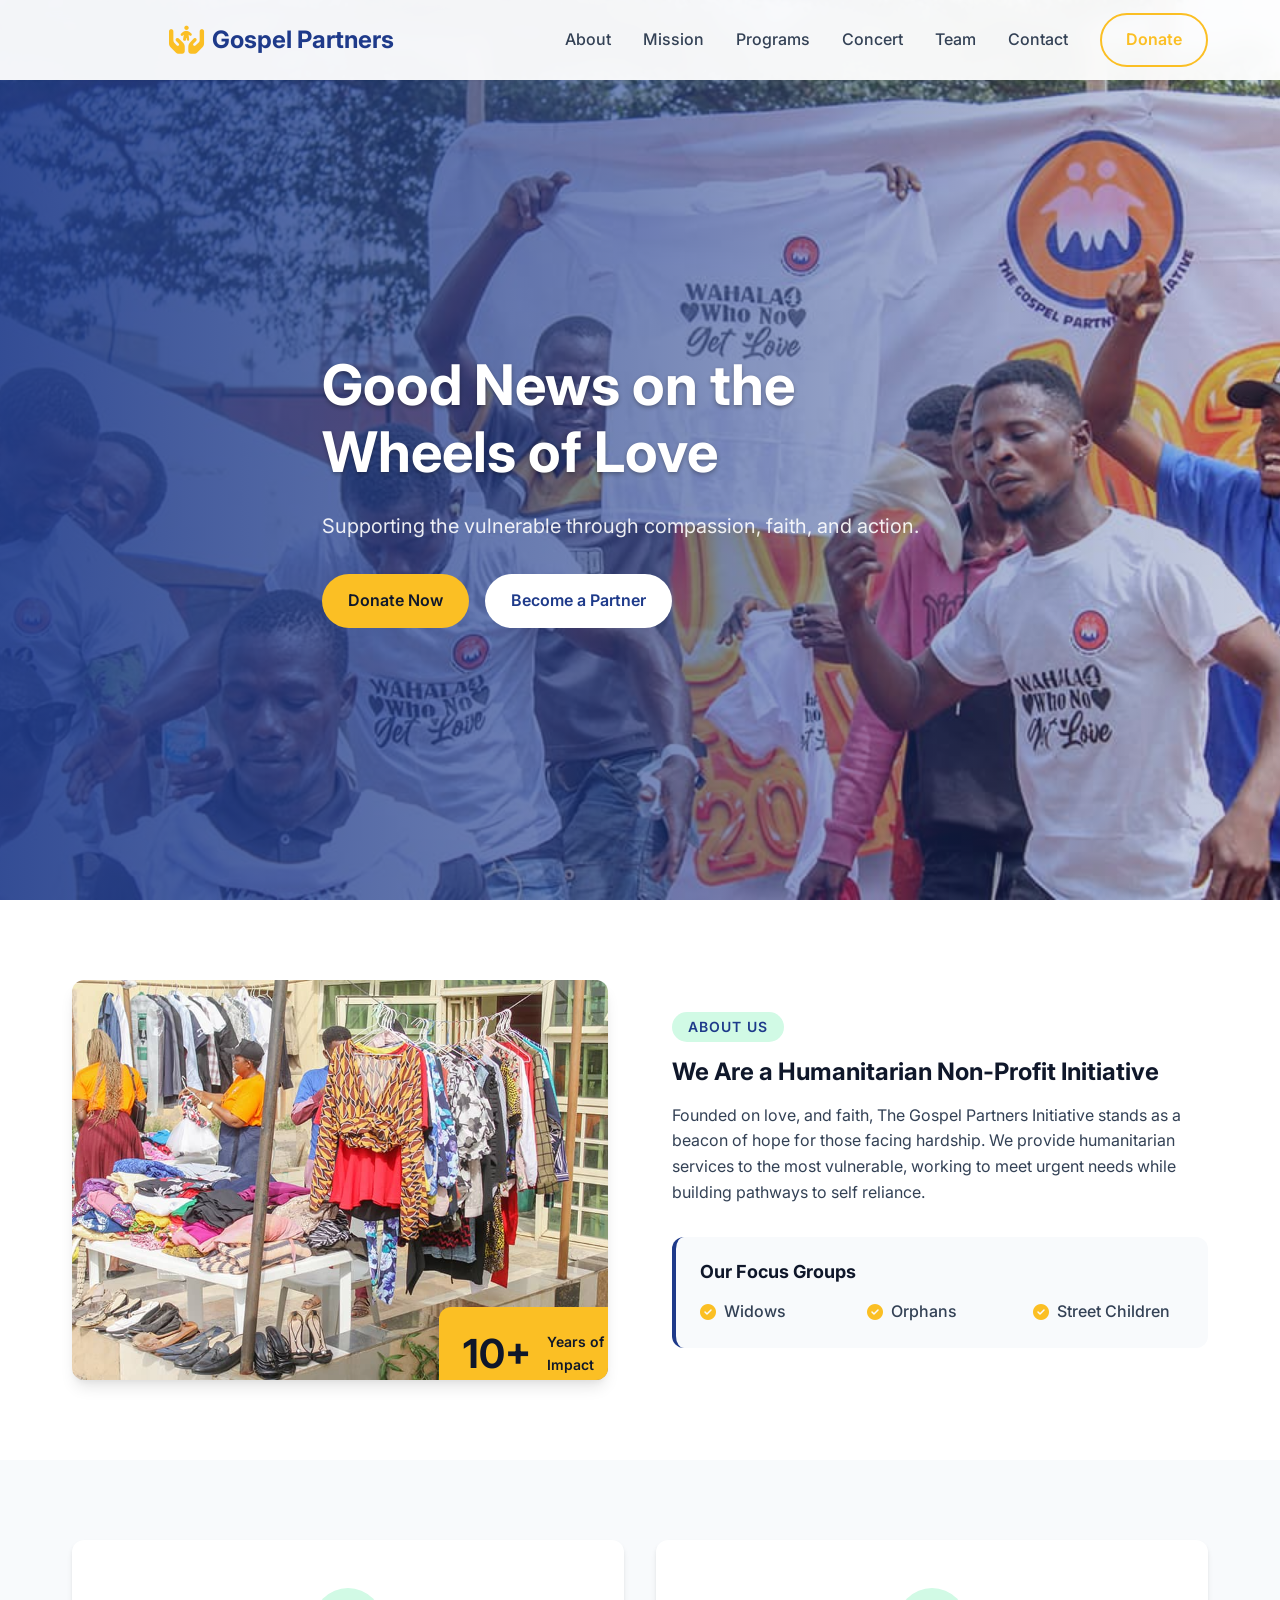
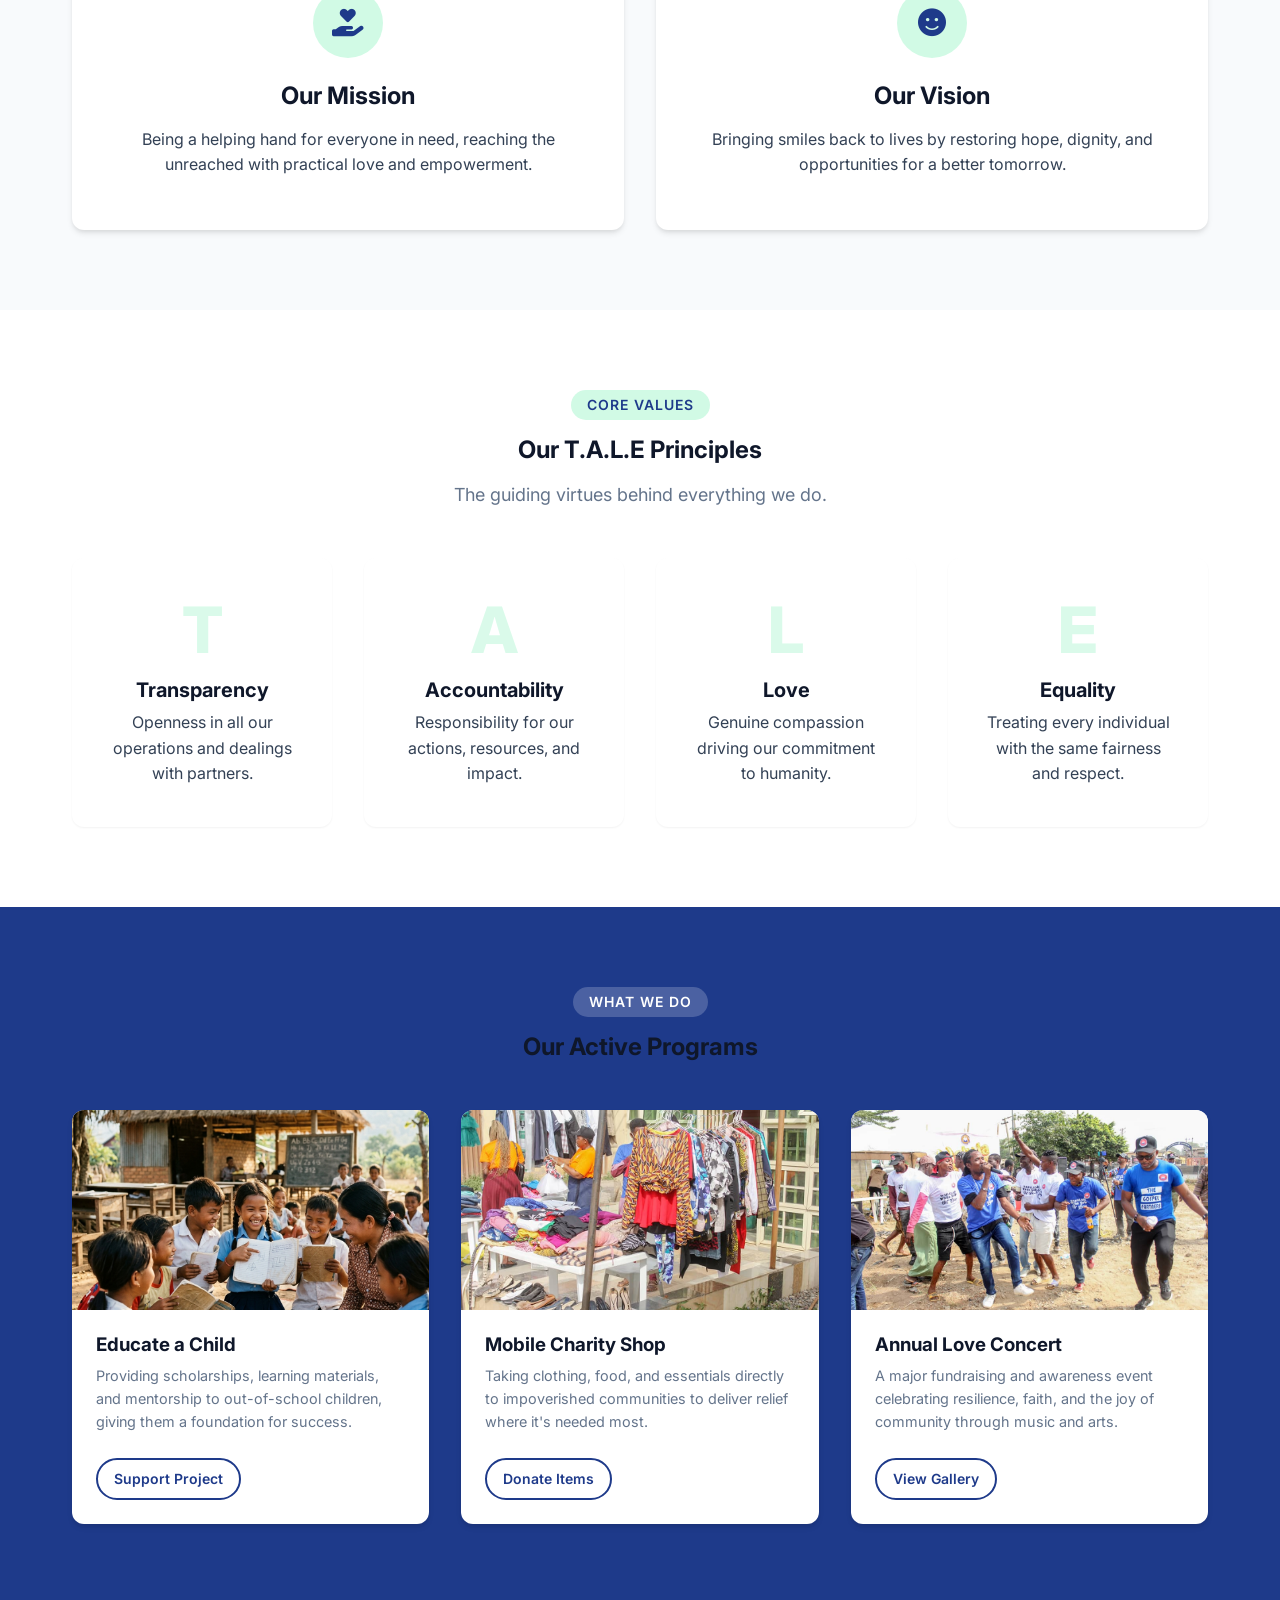
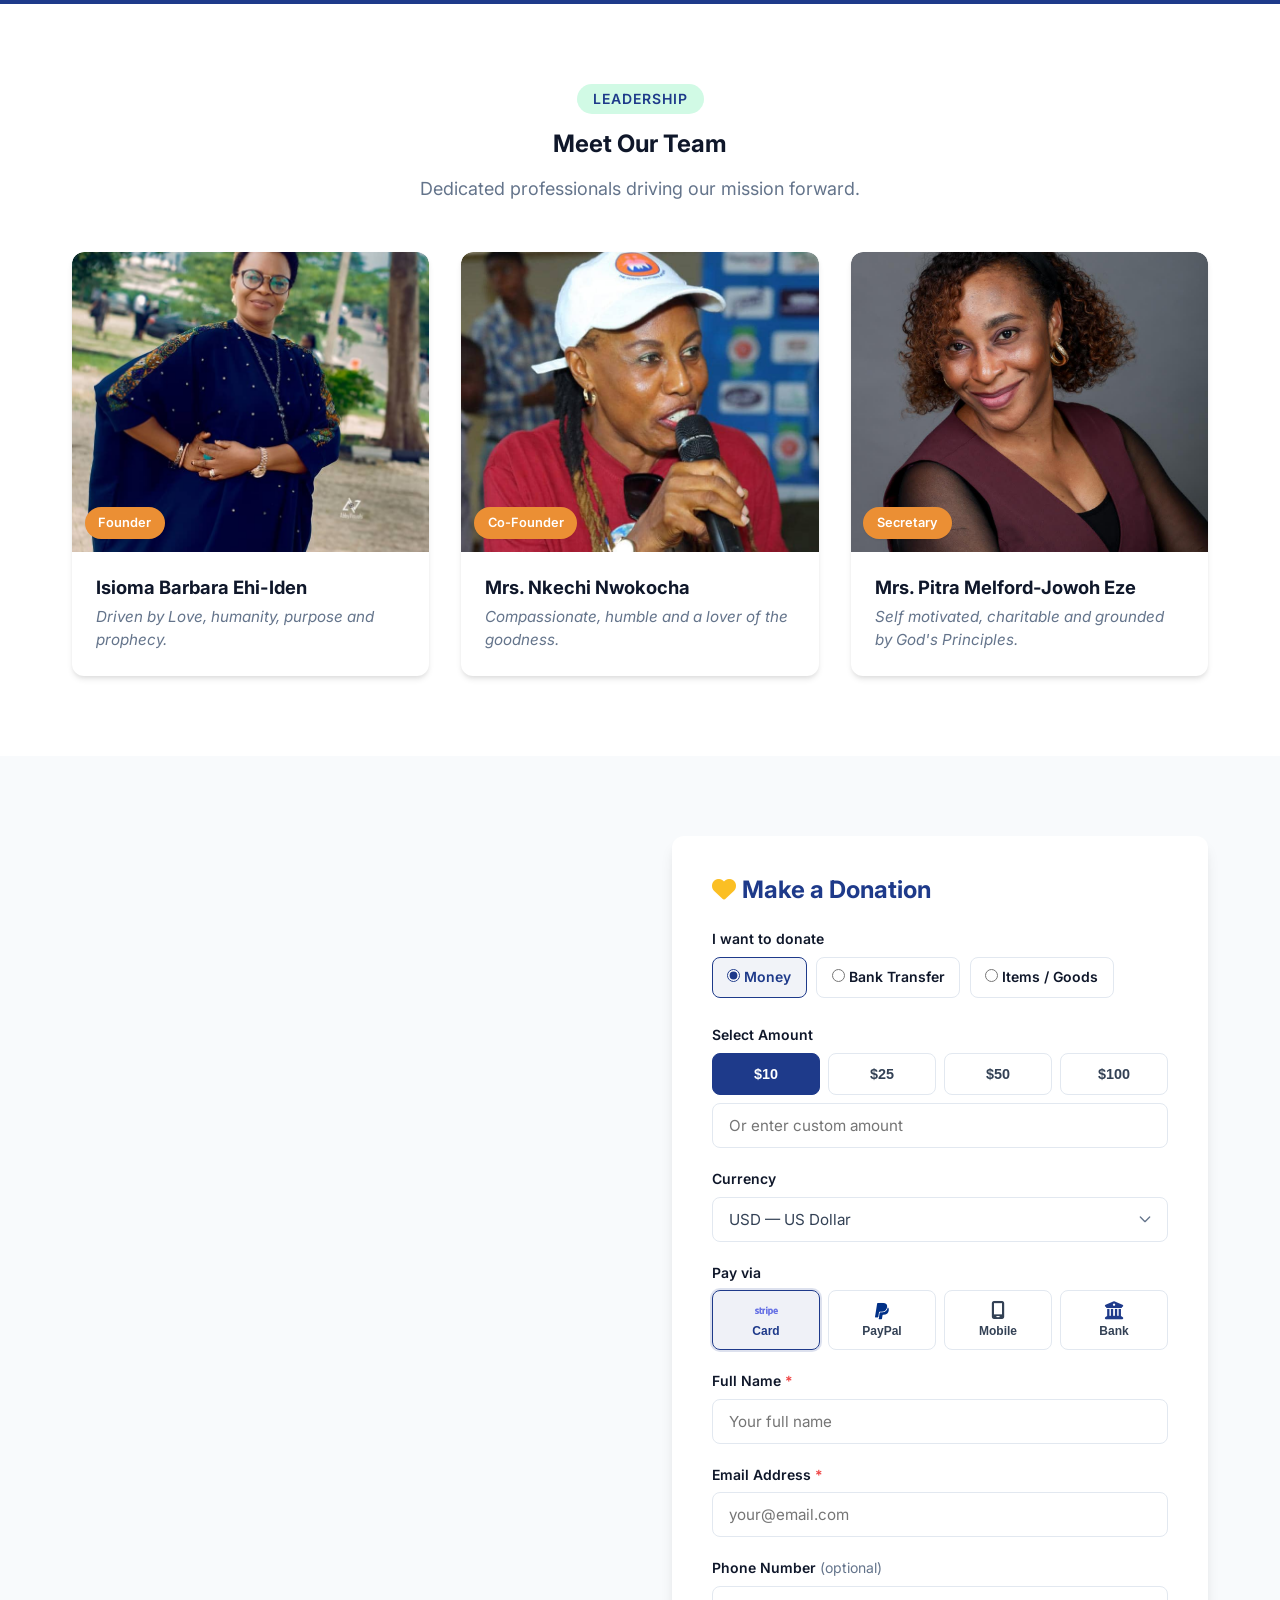
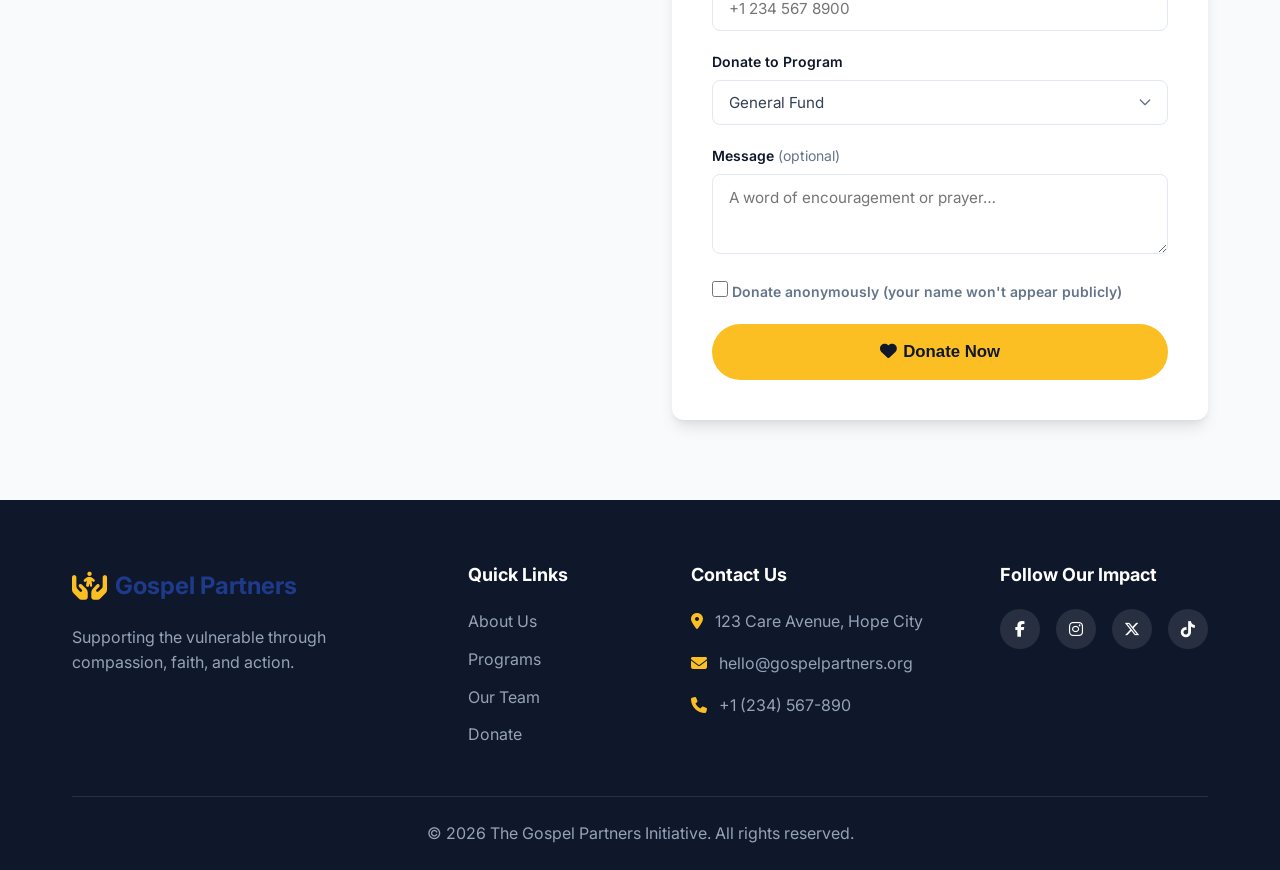
==== commit 87f26402: "Add files via upload" ====
--- a/client/index.html
+++ b/client/index.html
@@ -1,474 +1,475 @@
-<!DOCTYPE html>
-<html lang="en">
-
-<head>
-  <meta charset="UTF-8">
-  <meta name="viewport" content="width=device-width, initial-scale=1.0">
-  <title>The Gospel Partners Initiative</title>
-  <meta name="description" content="Supporting the vulnerable through compassion, faith, and action.">
-  <link rel="preconnect" href="https://fonts.googleapis.com">
-  <link rel="preconnect" href="https://fonts.gstatic.com" crossorigin>
-  <link href="https://fonts.googleapis.com/css2?family=Inter:wght@300;400;500;600;700&display=swap" rel="stylesheet">
-  <link rel="stylesheet" href="https://cdnjs.cloudflare.com/ajax/libs/font-awesome/6.4.0/css/all.min.css">
-  <link rel="stylesheet" href="style.css">
-</head>
-
-<body>
-
-  <!-- ══════════════════════════════════════════
-       NAVIGATION
-  ══════════════════════════════════════════ -->
-  <header class="navbar" id="navbar">
-    <div class="container nav-container">
-      <div class="image_nav">
-        <img src="assets/images/logo_redefined.jpeg" alt="The Gospel Partners Initiative">
-      </div>
-      <a href="#" class="logo">
-        <span class="logo-icon"><i class="fa-solid fa-hands-holding-child"></i></span>
-        <span class="logo-text">Gospel Partners</span>
-      </a>
-      <nav class="nav-links" id="navLinks">
-        <a href="#about">About</a>
-        <a href="#mission">Mission</a>
-        <a href="#programs">Programs</a>
-        <a href="#team">Team</a>
-        <a href="#contact">Contact</a>
-        <a href="#donate" class="btn btn-outline">Donate</a>
-      </nav>
-      <button class="menu-toggle" id="menuToggle" aria-label="Toggle menu">
-        <i class="fa-solid fa-bars"></i>
-      </button>
-    </div>
-  </header>
-
-  <main>
-
-    <!-- ══════════════════════════════════════════
-         1. HERO
-    ══════════════════════════════════════════ -->
-    <section id="hero" class="hero">
-      <div class="hero-bg">
-        <img src="assets/images/background.jpeg" alt="Volunteers handing out supplies">
-        <div class="hero-overlay"></div>
-      </div>
-      <div class="container hero-content animate-on-scroll">
-        <h1>Good News on the <br>Wheels of Love</h1>
-        <p>Supporting the vulnerable through compassion, faith, and action.</p>
-        <div class="hero-buttons">
-          <a href="#donate" class="btn btn-primary">Donate Now</a>
-          <a href="#contact" class="btn btn-secondary">Become a Partner</a>
-        </div>
-      </div>
-    </section>
-
-    <!-- ══════════════════════════════════════════
-         2. ABOUT
-    ══════════════════════════════════════════ -->
-    <section id="about" class="about section-padding">
-      <div class="container about-container">
-        <div class="about-image animate-on-scroll slide-right">
-          <img src="assets/images/humanitarian_nonprofit.jpeg" alt="Volunteers packing food boxes">
-          <div class="experience-badge">
-            <span class="number">10+</span>
-            <span class="text">Years of<br>Impact</span>
-          </div>
-        </div>
-        <div class="about-text animate-on-scroll slide-left">
-          <div class="section-tag">About Us</div>
-          <h2>We Are a Humanitarian Non-Profit Initiative</h2>
-          <p>Founded on love, and faith, The Gospel Partners Initiative stands as a beacon of hope for those facing
-            hardship.
-            We provide humanitarian services to the most vulnerable,
-            working to meet urgent needs while building pathways to self reliance.</p>
-          <div class="focus-groups">
-            <h3>Our Focus Groups</h3>
-            <ul>
-              <li><i class="fa-solid fa-check-circle"></i> Widows</li>
-              <li><i class="fa-solid fa-check-circle"></i> Orphans</li>
-              <li><i class="fa-solid fa-check-circle"></i> Street Children</li>
-            </ul>
-          </div>
-        </div>
-      </div>
-    </section>
-
-    <!-- ══════════════════════════════════════════
-         3. MISSION & VISION
-    ══════════════════════════════════════════ -->
-    <section id="mission" class="mission section-padding bg-light">
-      <div class="container mission-container">
-        <div class="mission-card animate-on-scroll slide-up">
-          <div class="card-icon"><i class="fa-solid fa-hand-holding-heart"></i></div>
-          <h2>Our Mission</h2>
-          <p>Being a helping hand for everyone in need, reaching the unreached with practical love and empowerment.</p>
-        </div>
-        <div class="mission-card animate-on-scroll slide-up" style="transition-delay:0.2s;">
-          <div class="card-icon"><i class="fa-solid fa-face-smile"></i></div>
-          <h2>Our Vision</h2>
-          <p>Bringing smiles back to lives by restoring hope, dignity, and opportunities for a better tomorrow.</p>
-        </div>
-      </div>
-    </section>
-
-    <!-- ══════════════════════════════════════════
-         4. CORE VALUES (T.A.L.E.)
-    ══════════════════════════════════════════ -->
-    <section id="values" class="values section-padding text-center">
-      <div class="container">
-        <div class="section-tag">Core Values</div>
-        <h2 class="animate-on-scroll">Our T.A.L.E Principles</h2>
-        <p class="section-subtitle animate-on-scroll">The guiding virtues behind everything we do.</p>
-        <div class="values-grid">
-          <div class="value-item animate-on-scroll">
-            <div class="value-letter">T</div>
-            <h3>Transparency</h3>
-            <p>Openness in all our operations and dealings with partners.</p>
-          </div>
-          <div class="value-item animate-on-scroll" style="transition-delay:0.1s;">
-            <div class="value-letter">A</div>
-            <h3>Accountability</h3>
-            <p>Responsibility for our actions, resources, and impact.</p>
-          </div>
-          <div class="value-item animate-on-scroll" style="transition-delay:0.2s;">
-            <div class="value-letter">L</div>
-            <h3>Love</h3>
-            <p>Genuine compassion driving our commitment to humanity.</p>
-          </div>
-          <div class="value-item animate-on-scroll" style="transition-delay:0.3s;">
-            <div class="value-letter">E</div>
-            <h3>Equality</h3>
-            <p>Treating every individual with the same fairness and respect.</p>
-          </div>
-        </div>
-      </div>
-    </section>
-
-    <!-- ══════════════════════════════════════════
-         5. PROGRAMS
-    ══════════════════════════════════════════ -->
-    <section id="programs" class="programs section-padding bg-deepblue text-white">
-      <div class="container">
-        <div class="section-header text-center animate-on-scroll">
-          <div class="section-tag light">What We Do</div>
-          <h2>Our Active Programs</h2>
-        </div>
-        <div class="programs-grid">
-          <div class="program-card animate-on-scroll">
-            <div class="program-image">
-              <img src="assets/images/project_children_1777424886979.png" alt="Educate a Child">
-            </div>
-            <div class="program-content">
-              <h3>Educate a Child</h3>
-              <p>Providing scholarships, learning materials, and mentorship to out-of-school children, giving them a
-                foundation for success.</p>
-              <a href="#donate" class="btn btn-outline-light btn-sm">Support Project</a>
-            </div>
-          </div>
-          <div class="program-card animate-on-scroll" style="transition-delay:0.2s;">
-            <div class="program-image">
-              <img src="assets/images/humanitarian_nonprofit.jpeg" alt="Mobile Charity Shop">
-            </div>
-            <div class="program-content">
-              <h3>Mobile Charity Shop</h3>
-              <p>Taking clothing, food, and essentials directly to impoverished communities to deliver relief where it's
-                needed most.</p>
-              <a href="#donate" class="btn btn-outline-light btn-sm">Donate Items</a>
-            </div>
-          </div>
-          <div class="program-card animate-on-scroll" style="transition-delay:0.4s;">
-            <div class="program-image">
-              <img src="assets/images/Concert.jpeg" alt="Annual Love Concert">
-            </div>
-            <div class="program-content">
-              <h3>Annual Love Concert</h3>
-              <p>A major fundraising and awareness event celebrating resilience, faith, and the joy of community through
-                music and arts.</p>
-              <a href="#contact" class="btn btn-outline-light btn-sm">Partner With Us</a>
-            </div>
-          </div>
-        </div>
-      </div>
-    </section>
-
-    <!-- ══════════════════════════════════════════
-         6. TEAM
-    ══════════════════════════════════════════ -->
-    <section id="team" class="team section-padding text-center">
-      <div class="container">
-        <div class="section-tag">Leadership</div>
-        <h2 class="animate-on-scroll">Meet Our Team</h2>
-        <p class="section-subtitle animate-on-scroll">Dedicated professionals driving our mission forward.</p>
-        <div class="team-grid">
-          <div class="team-member animate-on-scroll">
-            <div class="member-image-wrapper">
-              <img src="assets/images/Barbara_Esther.jpeg" alt="Isioma Barbara Ehi-Iden" class="member-image">
-              <span class="role-badge">Founder</span>
-            </div>
-            <div class="member-info">
-              <h3>Isioma Barbara Ehi-Iden</h3>
-              <p class="member-quote">Driven by Love, humanity, purpose and prophecy.</p>
-            </div>
-          </div>
-          <div class="team-member animate-on-scroll" style="transition-delay:0.2s;">
-            <div class="member-image-wrapper">
-              <img src="assets/images/Nkechi.jpeg" alt="Mrs. Nkechi Nwokocha" class="member-image">
-              <span class="role-badge">Co-Founder</span>
-            </div>
-            <div class="member-info">
-              <h3>Mrs. Nkechi Nwokocha</h3>
-              <p class="member-quote">Compassionate, humble and a lover of the goodness.</p>
-            </div>
-          </div>
-          <div class="team-member animate-on-scroll" style="transition-delay:0.4s;">
-            <div class="member-image-wrapper">
-              <img src="assets/images/Pitre_Melford.jpeg" alt="Mrs. Pitra Melford-Jowoh Eze" class="member-image">
-              <span class="role-badge">Secretary</span>
-            </div>
-            <div class="member-info">
-              <h3>Mrs. Pitra Melford-Jowoh Eze</h3>
-              <p class="member-quote">Self motivated, charitable and grounded by God's Principles.</p>
-            </div>
-          </div>
-        </div>
-      </div>
-    </section>
-
-    <!-- ══════════════════════════════════════════
-         7. DONATE
-    ══════════════════════════════════════════ -->
-    <section id="donate" class="donate section-padding bg-light">
-      <div class="container donate-container">
-
-        <!-- Left: info + bank details -->
-        <div class="donate-text animate-on-scroll slide-right">
-          <h2>Support a Life Today</h2>
-          <p>Your contribution, no matter how small, can change a life. Every donation goes directly towards funding our
-            humanitarian programs.</p>
-
-          <div class="donation-types">
-            <h4>Ways to Give:</h4>
-            <div class="type-tags">
-              <span class="type-tag"><i class="fa-brands fa-stripe"></i> Card (Stripe)</span>
-              <span class="type-tag"><i class="fa-brands fa-paypal"></i> PayPal</span>
-              <span class="type-tag"><i class="fa-solid fa-mobile-screen"></i> Mobile Money</span>
-              <span class="type-tag"><i class="fa-solid fa-building-columns"></i> Bank Transfer</span>
-              <span class="type-tag"><i class="fa-solid fa-bowl-food"></i> Food</span>
-              <span class="type-tag"><i class="fa-solid fa-shirt"></i> Clothes</span>
-              <span class="type-tag"><i class="fa-solid fa-book"></i> Educational Items</span>
-            </div>
-          </div>
-
-          <!-- Bank details loaded from API -->
-          <div class="bank-info-box">
-            <h4><i class="fa-solid fa-building-columns"></i> Our Bank Details</h4>
-            <div id="bankDetailsPanel">
-              <div class="bank-detail-row">
-                <span>Loading bank details…</span>
-              </div>
-            </div>
-          </div>
-        </div>
-
-        <!-- Right: donation form -->
-        <div class="donate-form-container animate-on-scroll slide-left">
-          <h3><i class="fa-solid fa-heart" style="color:var(--color-accent);margin-right:0.4rem;"></i>Make a Donation
-          </h3>
-
-          <form id="donateForm" novalidate>
-
-            <!-- Donation type -->
-            <div class="form-group">
-              <label>I want to donate</label>
-              <div class="radio-group">
-                <label class="radio-label">
-                  <input type="radio" name="donationType" value="money" checked> Money
-                </label>
-                <label class="radio-label">
-                  <input type="radio" name="donationType" value="bank_transfer"> Bank Transfer
-                </label>
-                <label class="radio-label">
-                  <input type="radio" name="donationType" value="items"> Items / Goods
-                </label>
-              </div>
-            </div>
-
-            <!-- Money + gateway fields -->
-            <div id="moneyFields">
-              <div class="form-group">
-                <label>Select Amount</label>
-                <div class="amount-options">
-                  <button type="button" class="amount-btn active" data-amount="10">$10</button>
-                  <button type="button" class="amount-btn" data-amount="25">$25</button>
-                  <button type="button" class="amount-btn" data-amount="50">$50</button>
-                  <button type="button" class="amount-btn" data-amount="100">$100</button>
-                </div>
-                <input type="number" id="customAmount" class="form-control mt-2" placeholder="Or enter custom amount"
-                  min="1" step="0.01">
-              </div>
-
-              <div class="form-group">
-                <label for="currency">Currency</label>
-                <select id="currency" class="form-control">
-                  <option value="USD">USD — US Dollar</option>
-                  <option value="CAD">CAD — Canadian Dollar</option>
-                  <option value="GBP">GBP — British Pound</option>
-                  <option value="EUR">EUR — Euro</option>
-                  <option value="NGN">NGN — Nigerian Naira</option>
-                  <option value="GHS">GHS — Ghanaian Cedi</option>
-                  <option value="KES">KES — Kenyan Shilling</option>
-                  <option value="MUR">MUR — Mauritian Ruppies</option>
-                  <option value="ZAR">ZAR — South African Rand</option>
-                  <option value="KWD">KWD — Kuwaiti Dinar</option>
-                  <option value="AED">AED — UAE Dirham</option>
-                </select>
-              </div>
-
-              <div class="form-group" id="gatewaySection">
-                <label>Pay via</label>
-                <div class="gateway-tabs">
-                  <button type="button" class="gateway-btn active" data-gateway="stripe">
-                    <i class="fa-brands fa-stripe"></i> Card
-                  </button>
-                  <button type="button" class="gateway-btn" data-gateway="paypal">
-                    <i class="fa-brands fa-paypal"></i> PayPal
-                  </button>
-                  <button type="button" class="gateway-btn" data-gateway="flutterwave">
-                    <i class="fa-solid fa-mobile-screen"></i> Mobile
-                  </button>
-                  <button type="button" class="gateway-btn" data-gateway="bank_transfer">
-                    <i class="fa-solid fa-building-columns"></i> Bank
-                  </button>
-                </div>
-              </div>
-            </div>
-
-            <!-- Items donation fields -->
-            <div id="itemsFields">
-              <div class="form-group">
-                <label for="itemsDescription">Describe items to donate <span style="color:#ef4444;">*</span></label>
-                <textarea id="itemsDescription" class="form-control" rows="3"
-                  placeholder="e.g. 5 bags of rice, children's clothing sizes 3–8, school bags, Bibles…"></textarea>
-              </div>
-              <div class="form-group">
-                <label for="itemsPickupAddress">Your pickup address <span
-                    style="color:var(--color-text-light);font-weight:400;">(optional)</span></label>
-                <input type="text" id="itemsPickupAddress" class="form-control"
-                  placeholder="We can arrange collection from your location">
-              </div>
-            </div>
-
-            <!-- Donor details (always visible) -->
-            <div class="form-group">
-              <label for="donorName">Full Name <span style="color:#ef4444;">*</span></label>
-              <input type="text" id="donorName" class="form-control" placeholder="Your full name" required>
-            </div>
-
-            <div class="form-group">
-              <label for="donorEmail">Email Address <span style="color:#ef4444;">*</span></label>
-              <input type="email" id="donorEmail" class="form-control" placeholder="your@email.com" required>
-            </div>
-
-            <div class="form-group">
-              <label for="donorPhone">Phone Number <span
-                  style="color:var(--color-text-light);font-weight:400;">(optional)</span></label>
-              <input type="tel" id="donorPhone" class="form-control" placeholder="+1 234 567 8900">
-            </div>
-
-            <div class="form-group">
-              <label for="program">Donate to Program</label>
-              <select id="program" class="form-control">
-                <option value="general">General Fund</option>
-                <option value="educate-a-child">Educate a Child</option>
-                <option value="mobile-charity-shop">Mobile Charity Shop</option>
-                <option value="love-concert">Annual Love Concert</option>
-              </select>
-            </div>
-
-            <div class="form-group">
-              <label for="message">Message <span
-                  style="color:var(--color-text-light);font-weight:400;">(optional)</span></label>
-              <textarea id="message" class="form-control" rows="2"
-                placeholder="A word of encouragement or prayer…"></textarea>
-            </div>
-
-            <div class="form-group">
-              <label class="anon-row">
-                <input type="checkbox" id="isAnonymous">
-                <span>Donate anonymously (your name won't appear publicly)</span>
-              </label>
-            </div>
-
-            <button type="submit" id="submitDonationBtn" class="btn btn-primary w-100"
-              style="font-size:1.05rem;padding:1rem;">
-              <i class="fa-solid fa-heart"></i> Donate Now
-            </button>
-
-          </form>
-        </div>
-
-      </div>
-    </section>
-
-  </main>
-
-  <!-- ══════════════════════════════════════════
-       8. FOOTER / CONTACT
-  ══════════════════════════════════════════ -->
-  <footer id="contact" class="footer">
-    <div class="container">
-      <div class="footer-grid">
-
-        <div class="footer-brand">
-          <a href="#" class="logo text-white">
-            <span class="logo-icon"><i class="fa-solid fa-hands-holding-child"></i></span>
-            <span class="logo-text">Gospel Partners</span>
-          </a>
-          <p class="mt-3">Supporting the vulnerable through compassion, faith, and action.</p>
-        </div>
-
-        <div class="footer-links">
-          <h3>Quick Links</h3>
-          <ul>
-            <li><a href="#about">About Us</a></li>
-            <li><a href="#programs">Programs</a></li>
-            <li><a href="#team">Our Team</a></li>
-            <li><a href="#donate">Donate</a></li>
-          </ul>
-        </div>
-
-        <div class="footer-contact">
-          <h3>Contact Us</h3>
-          <ul>
-            <li><i class="fa-solid fa-location-dot"></i> 123 Care Avenue, Hope City</li>
-            <li>
-              <i class="fa-solid fa-envelope"></i>
-              <a href="mailto:hello@gospelpartners.org">hello@gospelpartners.org</a>
-            </li>
-            <li>
-              <i class="fa-solid fa-phone"></i>
-              <a href="tel:+1234567890">+1 (234) 567-890</a>
-            </li>
-          </ul>
-        </div>
-
-        <div class="footer-social">
-          <h3>Follow Our Impact</h3>
-          <div class="social-icons">
-            <a href="#" aria-label="Facebook"><i class="fa-brands fa-facebook-f"></i></a>
-            <a href="#" aria-label="Instagram"><i class="fa-brands fa-instagram"></i></a>
-            <a href="#" aria-label="Twitter / X"><i class="fa-brands fa-x-twitter"></i></a>
-            <a href="#" aria-label="TikTok"><i class="fa-brands fa-tiktok"></i></a>
-          </div>
-        </div>
-
-      </div>
-      <div class="footer-bottom">
-        <p>&copy; <span id="year"></span> The Gospel Partners Initiative. All rights reserved.</p>
-      </div>
-    </div>
-  </footer>
-
-  <script src="script.js"></script>
-</body>
-
+<!DOCTYPE html>
+<html lang="en">
+
+<head>
+  <meta charset="UTF-8">
+  <meta name="viewport" content="width=device-width, initial-scale=1.0">
+  <title>The Gospel Partners Initiative</title>
+  <meta name="description" content="Supporting the vulnerable through compassion, faith, and action.">
+  <link rel="preconnect" href="https://fonts.googleapis.com">
+  <link rel="preconnect" href="https://fonts.gstatic.com" crossorigin>
+  <link href="https://fonts.googleapis.com/css2?family=Inter:wght@300;400;500;600;700&display=swap" rel="stylesheet">
+  <link rel="stylesheet" href="https://cdnjs.cloudflare.com/ajax/libs/font-awesome/6.4.0/css/all.min.css">
+  <link rel="stylesheet" href="style.css">
+</head>
+
+<body>
+
+  <!-- ══════════════════════════════════════════
+       NAVIGATION
+  ══════════════════════════════════════════ -->
+  <header class="navbar" id="navbar">
+    <div class="container nav-container">
+      <div class="image_nav">
+        <img src="assets/images/logo_redefined.jpeg" alt="The Gospel Partners Initiative">
+      </div>
+      <a href="#" class="logo">
+        <span class="logo-icon"><i class="fa-solid fa-hands-holding-child"></i></span>
+        <span class="logo-text">Gospel Partners</span>
+      </a>
+      <nav class="nav-links" id="navLinks">
+        <a href="#about">About</a>
+        <a href="#mission">Mission</a>
+        <a href="#programs">Programs</a>
+        <a href="concert.html">Concert</a>
+        <a href="#team">Team</a>
+        <a href="#contact">Contact</a>
+        <a href="#donate" class="btn btn-outline">Donate</a>
+      </nav>
+      <button class="menu-toggle" id="menuToggle" aria-label="Toggle menu">
+        <i class="fa-solid fa-bars"></i>
+      </button>
+    </div>
+  </header>
+
+  <main>
+
+    <!-- ══════════════════════════════════════════
+         1. HERO
+    ══════════════════════════════════════════ -->
+    <section id="hero" class="hero">
+      <div class="hero-bg">
+        <img src="assets/images/background.jpeg" alt="Volunteers handing out supplies">
+        <div class="hero-overlay"></div>
+      </div>
+      <div class="container hero-content animate-on-scroll">
+        <h1>Good News on the <br>Wheels of Love</h1>
+        <p>Supporting the vulnerable through compassion, faith, and action.</p>
+        <div class="hero-buttons">
+          <a href="#donate" class="btn btn-primary">Donate Now</a>
+          <a href="#contact" class="btn btn-secondary">Become a Partner</a>
+        </div>
+      </div>
+    </section>
+
+    <!-- ══════════════════════════════════════════
+         2. ABOUT
+    ══════════════════════════════════════════ -->
+    <section id="about" class="about section-padding">
+      <div class="container about-container">
+        <div class="about-image animate-on-scroll slide-right">
+          <img src="assets/images/humanitarian_nonprofit.jpeg" alt="Volunteers packing food boxes">
+          <div class="experience-badge">
+            <span class="number">10+</span>
+            <span class="text">Years of<br>Impact</span>
+          </div>
+        </div>
+        <div class="about-text animate-on-scroll slide-left">
+          <div class="section-tag">About Us</div>
+          <h2>We Are a Humanitarian Non-Profit Initiative</h2>
+          <p>Founded on love, and faith, The Gospel Partners Initiative stands as a beacon of hope for those facing
+            hardship.
+            We provide humanitarian services to the most vulnerable,
+            working to meet urgent needs while building pathways to self reliance.</p>
+          <div class="focus-groups">
+            <h3>Our Focus Groups</h3>
+            <ul>
+              <li><i class="fa-solid fa-check-circle"></i> Widows</li>
+              <li><i class="fa-solid fa-check-circle"></i> Orphans</li>
+              <li><i class="fa-solid fa-check-circle"></i> Street Children</li>
+            </ul>
+          </div>
+        </div>
+      </div>
+    </section>
+
+    <!-- ══════════════════════════════════════════
+         3. MISSION & VISION
+    ══════════════════════════════════════════ -->
+    <section id="mission" class="mission section-padding bg-light">
+      <div class="container mission-container">
+        <div class="mission-card animate-on-scroll slide-up">
+          <div class="card-icon"><i class="fa-solid fa-hand-holding-heart"></i></div>
+          <h2>Our Mission</h2>
+          <p>Being a helping hand for everyone in need, reaching the unreached with practical love and empowerment.</p>
+        </div>
+        <div class="mission-card animate-on-scroll slide-up" style="transition-delay:0.2s;">
+          <div class="card-icon"><i class="fa-solid fa-face-smile"></i></div>
+          <h2>Our Vision</h2>
+          <p>Bringing smiles back to lives by restoring hope, dignity, and opportunities for a better tomorrow.</p>
+        </div>
+      </div>
+    </section>
+
+    <!-- ══════════════════════════════════════════
+         4. CORE VALUES (T.A.L.E.)
+    ══════════════════════════════════════════ -->
+    <section id="values" class="values section-padding text-center">
+      <div class="container">
+        <div class="section-tag">Core Values</div>
+        <h2 class="animate-on-scroll">Our T.A.L.E Principles</h2>
+        <p class="section-subtitle animate-on-scroll">The guiding virtues behind everything we do.</p>
+        <div class="values-grid">
+          <div class="value-item animate-on-scroll">
+            <div class="value-letter">T</div>
+            <h3>Transparency</h3>
+            <p>Openness in all our operations and dealings with partners.</p>
+          </div>
+          <div class="value-item animate-on-scroll" style="transition-delay:0.1s;">
+            <div class="value-letter">A</div>
+            <h3>Accountability</h3>
+            <p>Responsibility for our actions, resources, and impact.</p>
+          </div>
+          <div class="value-item animate-on-scroll" style="transition-delay:0.2s;">
+            <div class="value-letter">L</div>
+            <h3>Love</h3>
+            <p>Genuine compassion driving our commitment to humanity.</p>
+          </div>
+          <div class="value-item animate-on-scroll" style="transition-delay:0.3s;">
+            <div class="value-letter">E</div>
+            <h3>Equality</h3>
+            <p>Treating every individual with the same fairness and respect.</p>
+          </div>
+        </div>
+      </div>
+    </section>
+
+    <!-- ══════════════════════════════════════════
+         5. PROGRAMS
+    ══════════════════════════════════════════ -->
+    <section id="programs" class="programs section-padding bg-deepblue text-white">
+      <div class="container">
+        <div class="section-header text-center animate-on-scroll">
+          <div class="section-tag light">What We Do</div>
+          <h2>Our Active Programs</h2>
+        </div>
+        <div class="programs-grid">
+          <div class="program-card animate-on-scroll">
+            <div class="program-image">
+              <img src="assets/images/project_children_1777424886979.png" alt="Educate a Child">
+            </div>
+            <div class="program-content">
+              <h3>Educate a Child</h3>
+              <p>Providing scholarships, learning materials, and mentorship to out-of-school children, giving them a
+                foundation for success.</p>
+              <a href="#donate" class="btn btn-outline-light btn-sm">Support Project</a>
+            </div>
+          </div>
+          <div class="program-card animate-on-scroll" style="transition-delay:0.2s;">
+            <div class="program-image">
+              <img src="assets/images/humanitarian_nonprofit.jpeg" alt="Mobile Charity Shop">
+            </div>
+            <div class="program-content">
+              <h3>Mobile Charity Shop</h3>
+              <p>Taking clothing, food, and essentials directly to impoverished communities to deliver relief where it's
+                needed most.</p>
+              <a href="#donate" class="btn btn-outline-light btn-sm">Donate Items</a>
+            </div>
+          </div>
+          <div class="program-card animate-on-scroll" style="transition-delay:0.4s;">
+            <div class="program-image">
+              <img src="assets/images/Concert.jpeg" alt="Annual Love Concert">
+            </div>
+            <div class="program-content">
+              <h3>Annual Love Concert</h3>
+              <p>A major fundraising and awareness event celebrating resilience, faith, and the joy of community through
+                music and arts.</p>
+              <a href="concert.html" class="btn btn-outline-light btn-sm">View Gallery</a>
+            </div>
+          </div>
+        </div>
+      </div>
+    </section>
+
+    <!-- ══════════════════════════════════════════
+         6. TEAM
+    ══════════════════════════════════════════ -->
+    <section id="team" class="team section-padding text-center">
+      <div class="container">
+        <div class="section-tag">Leadership</div>
+        <h2 class="animate-on-scroll">Meet Our Team</h2>
+        <p class="section-subtitle animate-on-scroll">Dedicated professionals driving our mission forward.</p>
+        <div class="team-grid">
+          <div class="team-member animate-on-scroll">
+            <div class="member-image-wrapper">
+              <img src="assets/images/Barbara_Esther.jpeg" alt="Isioma Barbara Ehi-Iden" class="member-image">
+              <span class="role-badge">Founder</span>
+            </div>
+            <div class="member-info">
+              <h3>Isioma Barbara Ehi-Iden</h3>
+              <p class="member-quote">Driven by Love, humanity, purpose and prophecy.</p>
+            </div>
+          </div>
+          <div class="team-member animate-on-scroll" style="transition-delay:0.2s;">
+            <div class="member-image-wrapper">
+              <img src="assets/images/Nkechi.jpeg" alt="Mrs. Nkechi Nwokocha" class="member-image">
+              <span class="role-badge">Co-Founder</span>
+            </div>
+            <div class="member-info">
+              <h3>Mrs. Nkechi Nwokocha</h3>
+              <p class="member-quote">Compassionate, humble and a lover of the goodness.</p>
+            </div>
+          </div>
+          <div class="team-member animate-on-scroll" style="transition-delay:0.4s;">
+            <div class="member-image-wrapper">
+              <img src="assets/images/Pitre_Melford.jpeg" alt="Mrs. Pitra Melford-Jowoh Eze" class="member-image">
+              <span class="role-badge">Secretary</span>
+            </div>
+            <div class="member-info">
+              <h3>Mrs. Pitra Melford-Jowoh Eze</h3>
+              <p class="member-quote">Self motivated, charitable and grounded by God's Principles.</p>
+            </div>
+          </div>
+        </div>
+      </div>
+    </section>
+
+    <!-- ══════════════════════════════════════════
+         7. DONATE
+    ══════════════════════════════════════════ -->
+    <section id="donate" class="donate section-padding bg-light">
+      <div class="container donate-container">
+
+        <!-- Left: info + bank details -->
+        <div class="donate-text animate-on-scroll slide-right">
+          <h2>Support a Life Today</h2>
+          <p>Your contribution, no matter how small, can change a life. Every donation goes directly towards funding our
+            humanitarian programs.</p>
+
+          <div class="donation-types">
+            <h4>Ways to Give:</h4>
+            <div class="type-tags">
+              <span class="type-tag"><i class="fa-brands fa-stripe"></i> Card (Stripe)</span>
+              <span class="type-tag"><i class="fa-brands fa-paypal"></i> PayPal</span>
+              <span class="type-tag"><i class="fa-solid fa-mobile-screen"></i> Mobile Money</span>
+              <span class="type-tag"><i class="fa-solid fa-building-columns"></i> Bank Transfer</span>
+              <span class="type-tag"><i class="fa-solid fa-bowl-food"></i> Food</span>
+              <span class="type-tag"><i class="fa-solid fa-shirt"></i> Clothes</span>
+              <span class="type-tag"><i class="fa-solid fa-book"></i> Educational Items</span>
+            </div>
+          </div>
+
+          <!-- Bank details loaded from API -->
+          <div class="bank-info-box">
+            <h4><i class="fa-solid fa-building-columns"></i> Our Bank Details</h4>
+            <div id="bankDetailsPanel">
+              <div class="bank-detail-row">
+                <span>Loading bank details…</span>
+              </div>
+            </div>
+          </div>
+        </div>
+
+        <!-- Right: donation form -->
+        <div class="donate-form-container animate-on-scroll slide-left">
+          <h3><i class="fa-solid fa-heart" style="color:var(--color-accent);margin-right:0.4rem;"></i>Make a Donation
+          </h3>
+
+          <form id="donateForm" novalidate>
+
+            <!-- Donation type -->
+            <div class="form-group">
+              <label>I want to donate</label>
+              <div class="radio-group">
+                <label class="radio-label">
+                  <input type="radio" name="donationType" value="money" checked> Money
+                </label>
+                <label class="radio-label">
+                  <input type="radio" name="donationType" value="bank_transfer"> Bank Transfer
+                </label>
+                <label class="radio-label">
+                  <input type="radio" name="donationType" value="items"> Items / Goods
+                </label>
+              </div>
+            </div>
+
+            <!-- Money + gateway fields -->
+            <div id="moneyFields">
+              <div class="form-group">
+                <label>Select Amount</label>
+                <div class="amount-options">
+                  <button type="button" class="amount-btn active" data-amount="10">$10</button>
+                  <button type="button" class="amount-btn" data-amount="25">$25</button>
+                  <button type="button" class="amount-btn" data-amount="50">$50</button>
+                  <button type="button" class="amount-btn" data-amount="100">$100</button>
+                </div>
+                <input type="number" id="customAmount" class="form-control mt-2" placeholder="Or enter custom amount"
+                  min="1" step="0.01">
+              </div>
+
+              <div class="form-group">
+                <label for="currency">Currency</label>
+                <select id="currency" class="form-control">
+                  <option value="USD">USD — US Dollar</option>
+                  <option value="CAD">CAD — Canadian Dollar</option>
+                  <option value="GBP">GBP — British Pound</option>
+                  <option value="EUR">EUR — Euro</option>
+                  <option value="NGN">NGN — Nigerian Naira</option>
+                  <option value="GHS">GHS — Ghanaian Cedi</option>
+                  <option value="KES">KES — Kenyan Shilling</option>
+                  <option value="MUR">MUR — Mauritian Ruppies</option>
+                  <option value="ZAR">ZAR — South African Rand</option>
+                  <option value="KWD">KWD — Kuwaiti Dinar</option>
+                  <option value="AED">AED — UAE Dirham</option>
+                </select>
+              </div>
+
+              <div class="form-group" id="gatewaySection">
+                <label>Pay via</label>
+                <div class="gateway-tabs">
+                  <button type="button" class="gateway-btn active" data-gateway="stripe">
+                    <i class="fa-brands fa-stripe"></i> Card
+                  </button>
+                  <button type="button" class="gateway-btn" data-gateway="paypal">
+                    <i class="fa-brands fa-paypal"></i> PayPal
+                  </button>
+                  <button type="button" class="gateway-btn" data-gateway="flutterwave">
+                    <i class="fa-solid fa-mobile-screen"></i> Mobile
+                  </button>
+                  <button type="button" class="gateway-btn" data-gateway="bank_transfer">
+                    <i class="fa-solid fa-building-columns"></i> Bank
+                  </button>
+                </div>
+              </div>
+            </div>
+
+            <!-- Items donation fields -->
+            <div id="itemsFields">
+              <div class="form-group">
+                <label for="itemsDescription">Describe items to donate <span style="color:#ef4444;">*</span></label>
+                <textarea id="itemsDescription" class="form-control" rows="3"
+                  placeholder="e.g. 5 bags of rice, children's clothing sizes 3–8, school bags, Bibles…"></textarea>
+              </div>
+              <div class="form-group">
+                <label for="itemsPickupAddress">Your pickup address <span
+                    style="color:var(--color-text-light);font-weight:400;">(optional)</span></label>
+                <input type="text" id="itemsPickupAddress" class="form-control"
+                  placeholder="We can arrange collection from your location">
+              </div>
+            </div>
+
+            <!-- Donor details (always visible) -->
+            <div class="form-group">
+              <label for="donorName">Full Name <span style="color:#ef4444;">*</span></label>
+              <input type="text" id="donorName" class="form-control" placeholder="Your full name" required>
+            </div>
+
+            <div class="form-group">
+              <label for="donorEmail">Email Address <span style="color:#ef4444;">*</span></label>
+              <input type="email" id="donorEmail" class="form-control" placeholder="your@email.com" required>
+            </div>
+
+            <div class="form-group">
+              <label for="donorPhone">Phone Number <span
+                  style="color:var(--color-text-light);font-weight:400;">(optional)</span></label>
+              <input type="tel" id="donorPhone" class="form-control" placeholder="+1 234 567 8900">
+            </div>
+
+            <div class="form-group">
+              <label for="program">Donate to Program</label>
+              <select id="program" class="form-control">
+                <option value="general">General Fund</option>
+                <option value="educate-a-child">Educate a Child</option>
+                <option value="mobile-charity-shop">Mobile Charity Shop</option>
+                <option value="love-concert">Annual Love Concert</option>
+              </select>
+            </div>
+
+            <div class="form-group">
+              <label for="message">Message <span
+                  style="color:var(--color-text-light);font-weight:400;">(optional)</span></label>
+              <textarea id="message" class="form-control" rows="2"
+                placeholder="A word of encouragement or prayer…"></textarea>
+            </div>
+
+            <div class="form-group">
+              <label class="anon-row">
+                <input type="checkbox" id="isAnonymous">
+                <span>Donate anonymously (your name won't appear publicly)</span>
+              </label>
+            </div>
+
+            <button type="submit" id="submitDonationBtn" class="btn btn-primary w-100"
+              style="font-size:1.05rem;padding:1rem;">
+              <i class="fa-solid fa-heart"></i> Donate Now
+            </button>
+
+          </form>
+        </div>
+
+      </div>
+    </section>
+
+  </main>
+
+  <!-- ══════════════════════════════════════════
+       8. FOOTER / CONTACT
+  ══════════════════════════════════════════ -->
+  <footer id="contact" class="footer">
+    <div class="container">
+      <div class="footer-grid">
+
+        <div class="footer-brand">
+          <a href="#" class="logo text-white">
+            <span class="logo-icon"><i class="fa-solid fa-hands-holding-child"></i></span>
+            <span class="logo-text">Gospel Partners</span>
+          </a>
+          <p class="mt-3">Supporting the vulnerable through compassion, faith, and action.</p>
+        </div>
+
+        <div class="footer-links">
+          <h3>Quick Links</h3>
+          <ul>
+            <li><a href="#about">About Us</a></li>
+            <li><a href="#programs">Programs</a></li>
+            <li><a href="#team">Our Team</a></li>
+            <li><a href="#donate">Donate</a></li>
+          </ul>
+        </div>
+
+        <div class="footer-contact">
+          <h3>Contact Us</h3>
+          <ul>
+            <li><i class="fa-solid fa-location-dot"></i> 123 Care Avenue, Hope City</li>
+            <li>
+              <i class="fa-solid fa-envelope"></i>
+              <a href="mailto:hello@gospelpartners.org">hello@gospelpartners.org</a>
+            </li>
+            <li>
+              <i class="fa-solid fa-phone"></i>
+              <a href="tel:+1234567890">+1 (234) 567-890</a>
+            </li>
+          </ul>
+        </div>
+
+        <div class="footer-social">
+          <h3>Follow Our Impact</h3>
+          <div class="social-icons">
+            <a href="#" aria-label="Facebook"><i class="fa-brands fa-facebook-f"></i></a>
+            <a href="#" aria-label="Instagram"><i class="fa-brands fa-instagram"></i></a>
+            <a href="#" aria-label="Twitter / X"><i class="fa-brands fa-x-twitter"></i></a>
+            <a href="#" aria-label="TikTok"><i class="fa-brands fa-tiktok"></i></a>
+          </div>
+        </div>
+
+      </div>
+      <div class="footer-bottom">
+        <p>&copy; <span id="year"></span> The Gospel Partners Initiative. All rights reserved.</p>
+      </div>
+    </div>
+  </footer>
+
+  <script src="script.js"></script>
+</body>
+
 </html>
--- a/client/style.css
+++ b/client/style.css
@@ -1,536 +1,536 @@
-/* ================================================================
-   THE GOSPEL PARTNERS INITIATIVE — style.css
-   Full stylesheet: original site styles + payment system additions
-   ================================================================ */
-
-/* ── CSS Custom Properties ───────────────────────────────────────── */
-:root {
-  --color-primary:       #1e3a8a;
-  --color-primary-light: #2563eb;
-  --color-accent:        #fbbf24;
-  --color-accent-hover:  #f59e0b;
-  --color-secondary:     #10b981;
-  --color-soft-green:    #d1fae5;
-  --color-white:         #ffffff;
-  --color-bg-light:      #f8fafc;
-  --color-text:          #334155;
-  --color-text-light:    #64748b;
-  --color-heading:       #0f172a;
-  --font-main:           'Inter', sans-serif;
-  --max-width:           1200px;
-  --header-height:       80px;
-  --border-radius:       12px;
-  --transition:          all 0.3s cubic-bezier(0.4, 0, 0.2, 1);
-  --shadow-sm:    0 1px 2px 0 rgba(0,0,0,0.05);
-  --shadow-md:    0 4px 6px -1px rgba(0,0,0,0.1), 0 2px 4px -1px rgba(0,0,0,0.06);
-  --shadow-lg:    0 10px 15px -3px rgba(0,0,0,0.1), 0 4px 6px -2px rgba(0,0,0,0.05);
-  --shadow-float: 0 20px 25px -5px rgba(0,0,0,0.1), 0 10px 10px -5px rgba(0,0,0,0.04);
-  --shadow-xl:    0 25px 50px -12px rgba(0,0,0,0.25);
-}
-
-/* ═══════════════════════════════════════════════════
-   1. RESET & BASE
-═══════════════════════════════════════════════════ */
-*, *::before, *::after { margin:0; padding:0; box-sizing:border-box; }
-
-html { scroll-behavior:smooth; scroll-padding-top:var(--header-height); }
-
-body {
-  font-family:var(--font-main);
-  color:var(--color-text);
-  line-height:1.6;
-  background-color:var(--color-white);
-  overflow-x:hidden;
-}
-
-h1,h2,h3,h4,h5,h6 { color:var(--color-heading); font-weight:700; line-height:1.2; margin-bottom:1rem; }
-
-a { text-decoration:none; color:inherit; transition:var(--transition); }
-
-ul { list-style:none; }
-
-img { max-width:100%; height:auto; display:block; }
-
-/* ═══════════════════════════════════════════════════
-   2. UTILITIES
-═══════════════════════════════════════════════════ */
-.container { width:100%; max-width:var(--max-width); margin:0 auto; padding:0 2rem; }
-.section-padding { padding:5rem 0; }
-.text-center  { text-align:center; }
-.text-white   { color:var(--color-white); }
-.bg-light     { background-color:var(--color-bg-light); }
-.bg-deepblue  { background-color:var(--color-primary); }
-.w-100        { width:100%; }
-.mt-2         { margin-top:0.5rem; }
-.mt-3         { margin-top:1rem; }
-
-/* ═══════════════════════════════════════════════════
-   3. BUTTONS
-═══════════════════════════════════════════════════ */
-.btn {
-  display:inline-flex; align-items:center; justify-content:center; gap:0.4rem;
-  padding:0.75rem 1.5rem; border-radius:50px; font-weight:600;
-  cursor:pointer; border:2px solid transparent; transition:var(--transition); font-size:1rem;
-}
-.btn-primary { background-color:var(--color-accent); color:var(--color-heading); }
-.btn-primary:hover { background-color:var(--color-accent-hover); transform:translateY(-2px); box-shadow:var(--shadow-md); }
-.btn-secondary { background-color:var(--color-white); color:var(--color-primary); }
-.btn-secondary:hover { background-color:var(--color-bg-light); transform:translateY(-2px); }
-.btn-outline { border-color:var(--color-accent); color:var(--color-accent); }
-.btn-outline:hover { background-color:var(--color-accent); color:var(--color-heading); }
-.btn-outline-light { border-color:var(--color-white); color:var(--color-white); }
-.btn-outline-light:hover { background-color:var(--color-white); color:var(--color-primary); }
-.btn-sm { padding:0.5rem 1rem; font-size:0.875rem; }
-.btn[disabled] { opacity:0.7; cursor:not-allowed; pointer-events:none; }
-
-/* ═══════════════════════════════════════════════════
-   4. SECTION TAGS & SUBTITLES
-═══════════════════════════════════════════════════ */
-.section-tag {
-  display:inline-block; padding:0.25rem 1rem;
-  background-color:var(--color-soft-green); color:var(--color-primary);
-  border-radius:20px; font-size:0.875rem; font-weight:600;
-  margin-bottom:1rem; text-transform:uppercase; letter-spacing:1px;
-}
-.section-tag.light { background-color:rgba(255,255,255,0.2); color:var(--color-white); }
-.section-subtitle { color:var(--color-text-light); font-size:1.125rem; max-width:600px; margin:0 auto 3rem; }
-
-/* ═══════════════════════════════════════════════════
-   5. SCROLL ANIMATIONS
-═══════════════════════════════════════════════════ */
-.animate-on-scroll {
-  opacity:0; transform:translateY(30px);
-  transition:opacity 0.8s ease-out, transform 0.8s ease-out;
-}
-.animate-on-scroll.slide-right { transform:translateX(-30px); }
-.animate-on-scroll.slide-left  { transform:translateX(30px); }
-.animate-on-scroll.is-visible  { opacity:1; transform:translate(0); }
-
-/* ═══════════════════════════════════════════════════
-   6. NAVBAR
-═══════════════════════════════════════════════════ */
-.navbar {
-  position:fixed; top:0; left:0; width:100%; height:var(--header-height);
-  background-color:rgba(255,255,255,0.95); backdrop-filter:blur(10px);
-  z-index:1000; box-shadow:var(--shadow-sm); transition:var(--transition);
-}
-.nav-container { display:flex; justify-content:space-between; align-items:center; height:100%; }
-.image_nav { height:5px; width:75px; margin-top:-70px; margin-left:-150px; background-color:transparent; }
-.logo { display:flex; align-items:center; gap:0.5rem; font-size:1.5rem; font-weight:700; color:var(--color-primary); }
-.logo-icon { color:var(--color-accent); font-size:1.75rem; }
-.nav-links { display:flex; align-items:center; gap:2rem; }
-.nav-links a:not(.btn) { font-weight:500; color:var(--color-text); position:relative; }
-.nav-links a:not(.btn):hover { color:var(--color-primary); }
-.nav-links a:not(.btn)::after {
-  content:''; position:absolute; bottom:-4px; left:0;
-  width:0; height:2px; background-color:var(--color-accent); transition:var(--transition);
-}
-.nav-links a:not(.btn):hover::after { width:100%; }
-.menu-toggle { display:none; background:none; border:none; font-size:1.5rem; color:var(--color-primary); cursor:pointer; }
-
-/* ═══════════════════════════════════════════════════
-   7. HERO
-═══════════════════════════════════════════════════ */
-.hero { position:relative; min-height:100vh; display:flex; align-items:center; padding-top:var(--header-height); }
-.hero-bg { position:absolute; top:0; left:0; width:100%; height:100%; z-index:-1; }
-.hero-bg img { width:100%; height:100%; object-fit:cover; }
-.hero-overlay {
-  position:absolute; top:0; left:0; width:100%; height:100%;
-  background:linear-gradient(90deg,rgba(30,58,138,0.9) 0%,rgba(30,58,138,0.6) 50%,rgba(30,58,138,0.2) 100%);
-}
-.hero-content { color:var(--color-white); max-width:700px; }
-.hero h1 { color:var(--color-white); font-size:3.5rem; margin-bottom:1.5rem; text-shadow:0 2px 4px rgba(0,0,0,0.3); }
-.hero p  { font-size:1.25rem; margin-bottom:2rem; opacity:0.9; }
-.hero-buttons { display:flex; gap:1rem; }
-
-/* ═══════════════════════════════════════════════════
-   8. ABOUT
-═══════════════════════════════════════════════════ */
-.about-container { display:grid; grid-template-columns:1fr 1fr; gap:4rem; align-items:center; }
-.about-image { position:relative; border-radius:var(--border-radius); overflow:hidden; box-shadow:var(--shadow-lg); }
-.about-image img { width:100%; height:auto; min-height:400px; object-fit:cover; }
-.experience-badge {
-  position:absolute; bottom:-20px; right:-20px;
-  background-color:var(--color-accent); color:var(--color-heading);
-  padding:1.5rem; border-radius:var(--border-radius); box-shadow:var(--shadow-lg);
-  display:flex; align-items:center; gap:1rem; z-index:10;
-}
-.experience-badge .number { font-size:2.5rem; font-weight:700; line-height:1; }
-.experience-badge .text   { font-weight:600; font-size:0.875rem; }
-.focus-groups {
-  margin-top:2rem; background-color:var(--color-bg-light);
-  padding:1.5rem; border-radius:var(--border-radius); border-left:4px solid var(--color-primary);
-}
-.focus-groups h3 { font-size:1.125rem; margin-bottom:1rem; }
-.focus-groups ul { display:grid; grid-template-columns:repeat(auto-fit,minmax(140px,1fr)); gap:1rem; }
-.focus-groups li { display:flex; align-items:center; gap:0.5rem; font-weight:500; }
-.focus-groups i  { color:var(--color-accent); }
-
-/* ═══════════════════════════════════════════════════
-   9. MISSION & VISION
-═══════════════════════════════════════════════════ */
-.mission-container { display:grid; grid-template-columns:1fr 1fr; gap:2rem; }
-.mission-card {
-  background-color:var(--color-white); padding:3rem; border-radius:var(--border-radius);
-  box-shadow:var(--shadow-md); text-align:center; transition:var(--transition);
-  border-bottom:4px solid transparent;
-}
-.mission-card:hover { transform:translateY(-5px); box-shadow:var(--shadow-xl); border-bottom-color:var(--color-accent); }
-.card-icon {
-  width:70px; height:70px; background-color:var(--color-soft-green); border-radius:50%;
-  display:flex; align-items:center; justify-content:center;
-  font-size:1.75rem; color:var(--color-primary); margin:0 auto 1.5rem;
-}
-
-/* ═══════════════════════════════════════════════════
-   10. CORE VALUES (T.A.L.E.)
-═══════════════════════════════════════════════════ */
-.values-grid { display:grid; grid-template-columns:repeat(4,1fr); gap:2rem; margin-top:3rem; }
-.value-item {
-  background-color:var(--color-white); padding:2.5rem 2rem;
-  border-radius:var(--border-radius); box-shadow:var(--shadow-sm);
-  position:relative; overflow:hidden; transition:var(--transition);
-}
-.value-item::before {
-  content:''; position:absolute; inset:0;
-  background:linear-gradient(135deg,var(--color-primary),var(--color-primary-light));
-  transform:scaleY(0); transform-origin:bottom; transition:transform 0.4s ease;
-}
-.value-item:hover::before { transform:scaleY(1); }
-.value-item:hover * { color:var(--color-white); }
-.value-letter {
-  font-size:4rem; font-weight:800; color:var(--color-soft-green);
-  line-height:1; margin-bottom:1rem; opacity:0.8; transition:var(--transition);
-  position:relative; z-index:1;
-}
-.value-item:hover .value-letter { color:var(--color-accent); opacity:1; }
-.value-item h3 { font-size:1.25rem; margin-bottom:0.5rem; position:relative; z-index:1; }
-.value-item p  { position:relative; z-index:1; }
-
-/* ═══════════════════════════════════════════════════
-   11. PROGRAMS
-═══════════════════════════════════════════════════ */
-.programs-grid { display:grid; grid-template-columns:repeat(3,1fr); gap:2rem; margin-top:3rem; }
-.program-card {
-  background-color:var(--color-white); border-radius:var(--border-radius);
-  overflow:hidden; color:var(--color-text); box-shadow:var(--shadow-md); transition:var(--transition);
-}
-.program-card:hover { transform:translateY(-10px); box-shadow:var(--shadow-float); }
-.program-image {
-  height:200px; width:100%; position:relative; overflow:hidden;
-  display:flex; align-items:center; justify-content:center;
-}
-.program-image img { width:100%; height:100%; object-fit:cover; transition:transform 0.5s ease; }
-.program-card:hover .program-image img { transform:scale(1.05); }
-.bg-gradient-1 { background:linear-gradient(135deg,var(--color-primary),var(--color-primary-light)); }
-.bg-gradient-2 { background:linear-gradient(135deg,#0f766e,#14b8a6); }
-.program-placeholder-icon { font-size:4rem; color:rgba(255,255,255,0.5); }
-.program-content { padding:1.5rem; }
-.program-content h3 { margin-bottom:0.5rem; }
-.program-content p  { color:var(--color-text-light); margin-bottom:1.5rem; font-size:0.9rem; }
-.program-content .btn        { color:var(--color-primary); border-color:var(--color-primary); }
-.program-content .btn:hover  { background-color:var(--color-primary); color:var(--color-white); }
-
-/* ═══════════════════════════════════════════════════
-   12. TEAM
-═══════════════════════════════════════════════════ */
-.team-grid { display:grid; grid-template-columns:repeat(3,1fr); gap:2rem; margin-top:3rem; align-items:stretch; }
-.team-member {
-  background-color:var(--color-white); border-radius:var(--border-radius);
-  overflow:hidden; box-shadow:var(--shadow-md); text-align:left;
-  transition:var(--transition); display:flex; flex-direction:column;
-}
-.team-member:hover { transform:translateY(-5px); box-shadow:var(--shadow-xl); }
-.member-image-wrapper { position:relative; width:100%; height:300px; }
-.member-image { width:100%; height:100%; object-fit:cover; border-radius:var(--border-radius) var(--border-radius) 0 0; }
-.role-badge {
-  position:absolute; bottom:0.8rem; left:0.8rem;
-  background-color:#eb8f34; color:var(--color-white);
-  padding:0.35rem 0.85rem; border-radius:20px; font-size:0.8rem;
-  font-weight:600; box-shadow:var(--shadow-sm); z-index:2;
-}
-.member-info { padding:1.5rem; flex-grow:1; }
-.member-info h3  { font-size:1.15rem; margin-bottom:0.5rem; color:var(--color-heading); }
-.member-quote    { font-size:0.95rem; color:var(--color-text-light); font-style:italic; line-height:1.5; }
-
-/* ═══════════════════════════════════════════════════
-   13. DONATE — LEFT COLUMN (text + bank info)
-═══════════════════════════════════════════════════ */
-.donate-container { display:grid; grid-template-columns:1fr 1fr; gap:4rem; align-items:start; }
-.donate-text h2  { font-size:2.5rem; margin-bottom:1rem; }
-.donation-types  { margin-top:2rem; }
-.donation-types h4 { margin-bottom:1rem; }
-.type-tags { display:flex; flex-wrap:wrap; gap:0.75rem; }
-.type-tag {
-  display:inline-flex; align-items:center; gap:0.5rem; padding:0.5rem 1rem;
-  background-color:var(--color-white); border-radius:20px;
-  font-weight:500; font-size:0.9rem; box-shadow:var(--shadow-sm);
-}
-.type-tag i { color:var(--color-primary); }
-
-/* ── Bank info panel ── */
-.bank-info-box {
-  margin-top:2rem; background:var(--color-white);
-  border-radius:var(--border-radius); padding:1.5rem;
-  box-shadow:var(--shadow-sm); border-left:4px solid var(--color-primary);
-}
-.bank-info-box h4 {
-  font-size:0.875rem; margin-bottom:1rem; color:var(--color-primary);
-  text-transform:uppercase; letter-spacing:0.5px;
-  display:flex; align-items:center; gap:0.5rem;
-}
-.bank-detail-row {
-  display:flex; justify-content:space-between; align-items:center;
-  padding:7px 0; border-bottom:1px solid #e2e8f0; font-size:0.875rem; gap:1rem;
-}
-.bank-detail-row:last-child { border-bottom:none; }
-.bank-detail-row span:first-child { color:var(--color-text-light); flex-shrink:0; }
-.bank-detail-row strong { color:var(--color-heading); font-weight:600; text-align:right; word-break:break-all; }
-
-/* ═══════════════════════════════════════════════════
-   14. DONATE — RIGHT COLUMN (form card)
-═══════════════════════════════════════════════════ */
-.donate-form-container {
-  background-color:var(--color-white); padding:2.5rem;
-  border-radius:var(--border-radius); box-shadow:var(--shadow-lg);
-}
-.donate-form-container h3 { font-size:1.5rem; margin-bottom:1.5rem; color:var(--color-primary); }
-
-/* Form elements */
-.form-group { margin-bottom:1.25rem; }
-.form-group label { display:block; font-weight:600; margin-bottom:0.4rem; color:var(--color-heading); font-size:0.875rem; }
-
-.form-control {
-  width:100%; padding:0.75rem 1rem; border:1.5px solid #e2e8f0;
-  border-radius:8px; font-family:inherit; font-size:0.95rem;
-  color:var(--color-text); background:#fff; transition:var(--transition); appearance:none;
-}
-.form-control:focus { outline:none; border-color:var(--color-primary); box-shadow:0 0 0 3px rgba(30,58,138,0.1); }
-textarea.form-control { resize:vertical; min-height:80px; line-height:1.5; }
-select.form-control {
-  background-image:url("data:image/svg+xml,%3Csvg xmlns='http://www.w3.org/2000/svg' fill='none' viewBox='0 0 24 24' stroke='%2364748b'%3E%3Cpath stroke-linecap='round' stroke-linejoin='round' stroke-width='2' d='M19 9l-7 7-7-7'/%3E%3C/svg%3E");
-  background-repeat:no-repeat; background-position:right 0.85rem center; background-size:16px;
-  padding-right:2.5rem; cursor:pointer;
-}
-
-/* Donation type radios */
-.radio-group { display:flex; gap:0.6rem; flex-wrap:wrap; }
-.radio-label {
-  display:flex; align-items:center; gap:0.4rem; cursor:pointer;
-  font-weight:500; font-size:0.875rem; padding:0.5rem 0.9rem;
-  border:1.5px solid #e2e8f0; border-radius:8px; transition:var(--transition); user-select:none;
-}
-.radio-label:hover { border-color:var(--color-primary); color:var(--color-primary); }
-.radio-label input[type="radio"] { accent-color:var(--color-primary); cursor:pointer; }
-/* checked state – modern browsers */
-.radio-label:has(input:checked) {
-  border-color:var(--color-primary); background-color:rgba(30,58,138,0.06); color:var(--color-primary);
-}
-
-/* Amount presets */
-.amount-options { display:grid; grid-template-columns:repeat(4,1fr); gap:0.5rem; }
-.amount-btn {
-  padding:0.75rem 0.5rem; border:1.5px solid #e2e8f0; background:none;
-  border-radius:8px; font-weight:600; font-size:0.9rem; cursor:pointer;
-  transition:var(--transition); color:var(--color-text);
-}
-.amount-btn:hover  { border-color:var(--color-primary); color:var(--color-primary); }
-.amount-btn.active { background-color:var(--color-primary); color:var(--color-white); border-color:var(--color-primary); }
-
-/* Gateway tabs */
-.gateway-tabs { display:grid; grid-template-columns:repeat(4,1fr); gap:0.5rem; margin-top:0.35rem; }
-.gateway-btn {
-  display:flex; flex-direction:column; align-items:center; justify-content:center;
-  gap:0.25rem; padding:0.65rem 0.4rem; border:1.5px solid #e2e8f0;
-  border-radius:8px; background:var(--color-white); cursor:pointer;
-  font-weight:600; font-size:0.75rem; color:var(--color-text);
-  transition:var(--transition); line-height:1.2; text-align:center;
-}
-.gateway-btn i { font-size:1.15rem; }
-.gateway-btn:hover  { border-color:var(--color-primary); color:var(--color-primary); background:rgba(30,58,138,0.03); }
-.gateway-btn.active { border-color:var(--color-primary); background-color:rgba(30,58,138,0.07); color:var(--color-primary); box-shadow:0 0 0 2px rgba(30,58,138,0.15); }
-.gateway-btn .fa-stripe         { color:#6772e5; }
-.gateway-btn .fa-paypal         { color:#003087; }
-.gateway-btn .fa-building-columns { color:var(--color-primary); }
-
-/* Anonymous row */
-.anon-row { display:flex; align-items:center; gap:0.5rem; cursor:pointer; user-select:none; }
-.anon-row input[type="checkbox"] { accent-color:var(--color-primary); width:16px; height:16px; cursor:pointer; flex-shrink:0; }
-.anon-row span { font-size:0.875rem; color:var(--color-text-light); }
-
-/* Items fields hidden by default */
-#itemsFields { display:none; }
-
-/* ═══════════════════════════════════════════════════
-   15. TOAST NOTIFICATIONS
-═══════════════════════════════════════════════════ */
-@keyframes slideInRight {
-  from { opacity:0; transform:translateX(40px); }
-  to   { opacity:1; transform:translateX(0); }
-}
-@keyframes fadeOutRight {
-  from { opacity:1; transform:translateX(0); }
-  to   { opacity:0; transform:translateX(40px); }
-}
-
-.gpi-toast {
-  position:fixed; top:100px; right:20px; z-index:9999;
-  display:flex; align-items:flex-start; gap:0.75rem;
-  padding:1rem 1.25rem; border-radius:12px; max-width:380px; width:calc(100vw - 40px);
-  color:white; font-weight:500; font-size:0.9rem;
-  box-shadow:0 10px 30px rgba(0,0,0,0.2); animation:slideInRight 0.35s ease forwards;
-  line-height:1.5; cursor:pointer;
-}
-.gpi-toast.exiting { animation:fadeOutRight 0.3s ease forwards; }
-.gpi-toast.success { background:#10b981; }
-.gpi-toast.error   { background:#ef4444; }
-.gpi-toast.info    { background:#3b82f6; }
-.gpi-toast.warning { background:#f59e0b; }
-.gpi-toast i       { font-size:1.1rem; margin-top:1px; flex-shrink:0; }
-.gpi-toast .toast-close { margin-left:auto; opacity:0.7; font-size:1rem; flex-shrink:0; cursor:pointer; padding-left:0.5rem; }
-.gpi-toast .toast-close:hover { opacity:1; }
-
-/* ═══════════════════════════════════════════════════
-   16. OVERLAY MODALS
-═══════════════════════════════════════════════════ */
-@keyframes popIn {
-  from { opacity:0; transform:scale(0.88); }
-  to   { opacity:1; transform:scale(1); }
-}
-
-.gpi-overlay {
-  position:fixed; inset:0; background:rgba(15,23,42,0.65); z-index:10000;
-  display:flex; align-items:center; justify-content:center;
-  padding:1rem; overflow-y:auto; backdrop-filter:blur(4px);
-}
-.gpi-modal {
-  background:white; border-radius:20px; padding:2.5rem 2rem;
-  max-width:500px; width:100%; text-align:center;
-  animation:popIn 0.35s cubic-bezier(0.34,1.56,0.64,1) forwards; position:relative;
-}
-.gpi-modal .modal-close-x {
-  position:absolute; top:1rem; right:1.25rem; background:none; border:none;
-  font-size:1.25rem; cursor:pointer; color:var(--color-text-light); transition:var(--transition); line-height:1;
-}
-.gpi-modal .modal-close-x:hover { color:var(--color-heading); }
-.gpi-modal .modal-emoji  { font-size:3.5rem; margin-bottom:1rem; line-height:1; }
-.gpi-modal h2            { color:var(--color-primary); margin-bottom:0.5rem; font-size:1.5rem; }
-.gpi-modal .modal-amount { font-size:2rem; font-weight:800; color:var(--color-primary); margin:0.75rem 0; }
-.gpi-modal p             { color:var(--color-text-light); margin-bottom:0.5rem; font-size:0.95rem; }
-.gpi-modal .modal-btn {
-  display:block; width:100%; margin-top:1.5rem;
-  background-color:var(--color-primary); color:white; border:none;
-  padding:0.9rem 2rem; border-radius:50px; font-weight:700;
-  cursor:pointer; font-size:1rem; transition:var(--transition);
-}
-.gpi-modal .modal-btn:hover       { background-color:var(--color-primary-light); }
-.gpi-modal .modal-btn.accent      { background-color:var(--color-accent); color:var(--color-heading); }
-.gpi-modal .modal-btn.accent:hover { background-color:var(--color-accent-hover); }
-
-/* Bank transfer modal */
-.bank-modal-table { text-align:left; margin:1rem 0; }
-.bank-modal-row {
-  display:flex; justify-content:space-between; align-items:center;
-  padding:9px 12px; border-radius:6px; font-size:0.875rem; gap:1rem;
-}
-.bank-modal-row:nth-child(odd)  { background:#f8fafc; }
-.bank-modal-row:nth-child(even) { background:#ffffff; }
-.bank-modal-row span:first-child { color:var(--color-text-light); flex-shrink:0; min-width:110px; }
-.bank-modal-row strong           { color:var(--color-heading); text-align:right; word-break:break-all; }
-
-.bank-ref-label { font-size:0.8rem; font-weight:600; color:var(--color-text-light); text-transform:uppercase; letter-spacing:0.5px; margin-bottom:0.4rem; }
-.bank-ref-box {
-  background:#dbeafe; border:2px dashed #93c5fd; border-radius:10px;
-  padding:1rem 1.25rem; font-size:1.15rem; font-weight:800;
-  color:var(--color-primary); letter-spacing:1.5px; margin:1rem 0; word-break:break-all; text-align:center;
-}
-.bank-warning {
-  display:flex; align-items:center; gap:0.5rem; padding:0.75rem 1rem;
-  background:#fef3c7; border-radius:8px; font-size:0.85rem;
-  color:#92400e; font-weight:500; text-align:left; margin:0.75rem 0;
-}
-.bank-warning i { color:#f59e0b; flex-shrink:0; }
-
-/* Loading overlay */
-@keyframes spin { to { transform:rotate(360deg); } }
-.gpi-loading {
-  position:fixed; inset:0; background:rgba(15,23,42,0.5); z-index:10001;
-  display:flex; flex-direction:column; align-items:center; justify-content:center;
-  gap:1rem; color:white; font-weight:600; font-size:1rem; backdrop-filter:blur(4px);
-}
-.gpi-loading i { font-size:2.5rem; animation:spin 0.8s linear infinite; }
-
-/* ═══════════════════════════════════════════════════
-   17. FOOTER
-═══════════════════════════════════════════════════ */
-.footer { background-color:#0f172a; color:#94a3b8; padding-top:4rem; }
-.footer-grid { display:grid; grid-template-columns:2fr 1fr 1.5fr 1fr; gap:3rem; margin-bottom:3rem; }
-.footer h3   { color:var(--color-white); font-size:1.125rem; margin-bottom:1.5rem; }
-.footer-links ul { display:flex; flex-direction:column; gap:0.75rem; }
-.footer-links a:hover { color:var(--color-accent); margin-left:5px; }
-.footer-contact ul { display:flex; flex-direction:column; gap:1rem; }
-.footer-contact li { display:flex; align-items:flex-start; gap:0.75rem; }
-.footer-contact i  { margin-top:0.25rem; color:var(--color-accent); }
-.footer-contact a:hover { color:var(--color-accent); }
-.social-icons { display:flex; gap:1rem; }
-.social-icons a {
-  display:flex; align-items:center; justify-content:center;
-  width:40px; height:40px; background-color:rgba(255,255,255,0.1);
-  border-radius:50%; color:var(--color-white); transition:var(--transition);
-}
-.social-icons a:hover { background-color:var(--color-accent); color:var(--color-heading); transform:translateY(-3px); }
-.footer-bottom { text-align:center; padding:1.5rem 0; border-top:1px solid rgba(255,255,255,0.1); }
-
-/* ═══════════════════════════════════════════════════
-   18. RESPONSIVE — 1024px
-═══════════════════════════════════════════════════ */
-@media (max-width:1024px) {
-  .hero h1       { font-size:3rem; }
-  .values-grid   { grid-template-columns:repeat(2,1fr); }
-  .programs-grid { grid-template-columns:repeat(2,1fr); }
-  .footer-grid   { grid-template-columns:1fr 1fr; }
-}
-
-/* ═══════════════════════════════════════════════════
-   19. RESPONSIVE — 768px
-═══════════════════════════════════════════════════ */
-@media (max-width:768px) {
-  .nav-links {
-    position:fixed; top:var(--header-height); left:-100%;
-    width:100%; height:calc(100vh - var(--header-height));
-    background-color:var(--color-white); flex-direction:column;
-    padding:2rem; transition:0.3s ease-in-out; box-shadow:var(--shadow-md); overflow-y:auto;
-  }
-  .nav-links.active { left:0; }
-  .menu-toggle      { display:block; }
-  .hero h1          { font-size:2.5rem; }
-
-  .about-container,
-  .mission-container,
-  .donate-container { grid-template-columns:1fr; gap:2rem; }
-
-  .about-image      { margin-bottom:2rem; }
-  .experience-badge { bottom:20px; right:20px; }
-  .programs-grid    { grid-template-columns:1fr; }
-  .team-grid        { grid-template-columns:1fr; }
-  .gateway-tabs     { grid-template-columns:repeat(2,1fr); }
-
-  .gpi-toast { top:auto; bottom:20px; right:12px; left:12px; max-width:none; width:auto; }
-}
-
-/* ═══════════════════════════════════════════════════
-   20. RESPONSIVE — 480px
-═══════════════════════════════════════════════════ */
-@media (max-width:480px) {
-  .hero h1          { font-size:2rem; }
-  .hero-buttons     { flex-direction:column; width:100%; }
-  .values-grid      { grid-template-columns:1fr; }
-  .footer-grid      { grid-template-columns:1fr; }
-  .amount-options   { grid-template-columns:repeat(2,1fr); }
-  .donate-form-container { padding:1.5rem; }
-  .gateway-tabs     { grid-template-columns:repeat(2,1fr); }
-
-  .bank-modal-row   { flex-direction:column; align-items:flex-start; gap:0.2rem; }
-  .bank-modal-row strong { text-align:left; }
-  .gpi-modal        { padding:2rem 1.25rem; }
-}
+/* ================================================================
+   THE GOSPEL PARTNERS INITIATIVE — style.css
+   Full stylesheet: original site styles + payment system additions
+   ================================================================ */
+
+/* ── CSS Custom Properties ───────────────────────────────────────── */
+:root {
+  --color-primary:       #1e3a8a;
+  --color-primary-light: #2563eb;
+  --color-accent:        #fbbf24;
+  --color-accent-hover:  #f59e0b;
+  --color-secondary:     #10b981;
+  --color-soft-green:    #d1fae5;
+  --color-white:         #ffffff;
+  --color-bg-light:      #f8fafc;
+  --color-text:          #334155;
+  --color-text-light:    #64748b;
+  --color-heading:       #0f172a;
+  --font-main:           'Inter', sans-serif;
+  --max-width:           1200px;
+  --header-height:       80px;
+  --border-radius:       12px;
+  --transition:          all 0.3s cubic-bezier(0.4, 0, 0.2, 1);
+  --shadow-sm:    0 1px 2px 0 rgba(0,0,0,0.05);
+  --shadow-md:    0 4px 6px -1px rgba(0,0,0,0.1), 0 2px 4px -1px rgba(0,0,0,0.06);
+  --shadow-lg:    0 10px 15px -3px rgba(0,0,0,0.1), 0 4px 6px -2px rgba(0,0,0,0.05);
+  --shadow-float: 0 20px 25px -5px rgba(0,0,0,0.1), 0 10px 10px -5px rgba(0,0,0,0.04);
+  --shadow-xl:    0 25px 50px -12px rgba(0,0,0,0.25);
+}
+
+/* ═══════════════════════════════════════════════════
+   1. RESET & BASE
+═══════════════════════════════════════════════════ */
+*, *::before, *::after { margin:0; padding:0; box-sizing:border-box; }
+
+html { scroll-behavior:smooth; scroll-padding-top:var(--header-height); }
+
+body {
+  font-family:var(--font-main);
+  color:var(--color-text);
+  line-height:1.6;
+  background-color:var(--color-white);
+  overflow-x:hidden;
+}
+
+h1,h2,h3,h4,h5,h6 { color:var(--color-heading); font-weight:700; line-height:1.2; margin-bottom:1rem; }
+
+a { text-decoration:none; color:inherit; transition:var(--transition); }
+
+ul { list-style:none; }
+
+img { max-width:100%; height:auto; display:block; }
+
+/* ═══════════════════════════════════════════════════
+   2. UTILITIES
+═══════════════════════════════════════════════════ */
+.container { width:100%; max-width:var(--max-width); margin:0 auto; padding:0 2rem; }
+.section-padding { padding:5rem 0; }
+.text-center  { text-align:center; }
+.text-white   { color:var(--color-white); }
+.bg-light     { background-color:var(--color-bg-light); }
+.bg-deepblue  { background-color:var(--color-primary); }
+.w-100        { width:100%; }
+.mt-2         { margin-top:0.5rem; }
+.mt-3         { margin-top:1rem; }
+
+/* ═══════════════════════════════════════════════════
+   3. BUTTONS
+═══════════════════════════════════════════════════ */
+.btn {
+  display:inline-flex; align-items:center; justify-content:center; gap:0.4rem;
+  padding:0.75rem 1.5rem; border-radius:50px; font-weight:600;
+  cursor:pointer; border:2px solid transparent; transition:var(--transition); font-size:1rem;
+}
+.btn-primary { background-color:var(--color-accent); color:var(--color-heading); }
+.btn-primary:hover { background-color:var(--color-accent-hover); transform:translateY(-2px); box-shadow:var(--shadow-md); }
+.btn-secondary { background-color:var(--color-white); color:var(--color-primary); }
+.btn-secondary:hover { background-color:var(--color-bg-light); transform:translateY(-2px); }
+.btn-outline { border-color:var(--color-accent); color:var(--color-accent); }
+.btn-outline:hover { background-color:var(--color-accent); color:var(--color-heading); }
+.btn-outline-light { border-color:var(--color-white); color:var(--color-white); }
+.btn-outline-light:hover { background-color:var(--color-white); color:var(--color-primary); }
+.btn-sm { padding:0.5rem 1rem; font-size:0.875rem; }
+.btn[disabled] { opacity:0.7; cursor:not-allowed; pointer-events:none; }
+
+/* ═══════════════════════════════════════════════════
+   4. SECTION TAGS & SUBTITLES
+═══════════════════════════════════════════════════ */
+.section-tag {
+  display:inline-block; padding:0.25rem 1rem;
+  background-color:var(--color-soft-green); color:var(--color-primary);
+  border-radius:20px; font-size:0.875rem; font-weight:600;
+  margin-bottom:1rem; text-transform:uppercase; letter-spacing:1px;
+}
+.section-tag.light { background-color:rgba(255,255,255,0.2); color:var(--color-white); }
+.section-subtitle { color:var(--color-text-light); font-size:1.125rem; max-width:600px; margin:0 auto 3rem; }
+
+/* ═══════════════════════════════════════════════════
+   5. SCROLL ANIMATIONS
+═══════════════════════════════════════════════════ */
+.animate-on-scroll {
+  opacity:0; transform:translateY(30px);
+  transition:opacity 0.8s ease-out, transform 0.8s ease-out;
+}
+.animate-on-scroll.slide-right { transform:translateX(-30px); }
+.animate-on-scroll.slide-left  { transform:translateX(30px); }
+.animate-on-scroll.is-visible  { opacity:1; transform:translate(0); }
+
+/* ═══════════════════════════════════════════════════
+   6. NAVBAR
+═══════════════════════════════════════════════════ */
+.navbar {
+  position:fixed; top:0; left:0; width:100%; height:var(--header-height);
+  background-color:rgba(255,255,255,0.95); backdrop-filter:blur(10px);
+  z-index:1000; box-shadow:var(--shadow-sm); transition:var(--transition);
+}
+.nav-container { display:flex; justify-content:space-between; align-items:center; height:100%; }
+.image_nav { height:5px; width:75px; margin-top:-70px; margin-left:-150px; background-color:transparent; }
+.logo { display:flex; align-items:center; gap:0.5rem; font-size:1.5rem; font-weight:700; color:var(--color-primary); }
+.logo-icon { color:var(--color-accent); font-size:1.75rem; }
+.nav-links { display:flex; align-items:center; gap:2rem; }
+.nav-links a:not(.btn) { font-weight:500; color:var(--color-text); position:relative; }
+.nav-links a:not(.btn):hover { color:var(--color-primary); }
+.nav-links a:not(.btn)::after {
+  content:''; position:absolute; bottom:-4px; left:0;
+  width:0; height:2px; background-color:var(--color-accent); transition:var(--transition);
+}
+.nav-links a:not(.btn):hover::after { width:100%; }
+.menu-toggle { display:none; background:none; border:none; font-size:1.5rem; color:var(--color-primary); cursor:pointer; }
+
+/* ═══════════════════════════════════════════════════
+   7. HERO
+═══════════════════════════════════════════════════ */
+.hero { position:relative; min-height:100vh; display:flex; align-items:center; padding-top:var(--header-height); }
+.hero-bg { position:absolute; top:0; left:0; width:100%; height:100%; z-index:-1; }
+.hero-bg img { width:100%; height:100%; object-fit:cover; }
+.hero-overlay {
+  position:absolute; top:0; left:0; width:100%; height:100%;
+  background:linear-gradient(90deg,rgba(30,58,138,0.9) 0%,rgba(30,58,138,0.6) 50%,rgba(30,58,138,0.2) 100%);
+}
+.hero-content { color:var(--color-white); max-width:700px; }
+.hero h1 { color:var(--color-white); font-size:3.5rem; margin-bottom:1.5rem; text-shadow:0 2px 4px rgba(0,0,0,0.3); }
+.hero p  { font-size:1.25rem; margin-bottom:2rem; opacity:0.9; }
+.hero-buttons { display:flex; gap:1rem; }
+
+/* ═══════════════════════════════════════════════════
+   8. ABOUT
+═══════════════════════════════════════════════════ */
+.about-container { display:grid; grid-template-columns:1fr 1fr; gap:4rem; align-items:center; }
+.about-image { position:relative; border-radius:var(--border-radius); overflow:hidden; box-shadow:var(--shadow-lg); }
+.about-image img { width:100%; height:auto; min-height:400px; object-fit:cover; }
+.experience-badge {
+  position:absolute; bottom:-20px; right:-20px;
+  background-color:var(--color-accent); color:var(--color-heading);
+  padding:1.5rem; border-radius:var(--border-radius); box-shadow:var(--shadow-lg);
+  display:flex; align-items:center; gap:1rem; z-index:10;
+}
+.experience-badge .number { font-size:2.5rem; font-weight:700; line-height:1; }
+.experience-badge .text   { font-weight:600; font-size:0.875rem; }
+.focus-groups {
+  margin-top:2rem; background-color:var(--color-bg-light);
+  padding:1.5rem; border-radius:var(--border-radius); border-left:4px solid var(--color-primary);
+}
+.focus-groups h3 { font-size:1.125rem; margin-bottom:1rem; }
+.focus-groups ul { display:grid; grid-template-columns:repeat(auto-fit,minmax(140px,1fr)); gap:1rem; }
+.focus-groups li { display:flex; align-items:center; gap:0.5rem; font-weight:500; }
+.focus-groups i  { color:var(--color-accent); }
+
+/* ═══════════════════════════════════════════════════
+   9. MISSION & VISION
+═══════════════════════════════════════════════════ */
+.mission-container { display:grid; grid-template-columns:1fr 1fr; gap:2rem; }
+.mission-card {
+  background-color:var(--color-white); padding:3rem; border-radius:var(--border-radius);
+  box-shadow:var(--shadow-md); text-align:center; transition:var(--transition);
+  border-bottom:4px solid transparent;
+}
+.mission-card:hover { transform:translateY(-5px); box-shadow:var(--shadow-xl); border-bottom-color:var(--color-accent); }
+.card-icon {
+  width:70px; height:70px; background-color:var(--color-soft-green); border-radius:50%;
+  display:flex; align-items:center; justify-content:center;
+  font-size:1.75rem; color:var(--color-primary); margin:0 auto 1.5rem;
+}
+
+/* ═══════════════════════════════════════════════════
+   10. CORE VALUES (T.A.L.E.)
+═══════════════════════════════════════════════════ */
+.values-grid { display:grid; grid-template-columns:repeat(4,1fr); gap:2rem; margin-top:3rem; }
+.value-item {
+  background-color:var(--color-white); padding:2.5rem 2rem;
+  border-radius:var(--border-radius); box-shadow:var(--shadow-sm);
+  position:relative; overflow:hidden; transition:var(--transition);
+}
+.value-item::before {
+  content:''; position:absolute; inset:0;
+  background:linear-gradient(135deg,var(--color-primary),var(--color-primary-light));
+  transform:scaleY(0); transform-origin:bottom; transition:transform 0.4s ease;
+}
+.value-item:hover::before { transform:scaleY(1); }
+.value-item:hover * { color:var(--color-white); }
+.value-letter {
+  font-size:4rem; font-weight:800; color:var(--color-soft-green);
+  line-height:1; margin-bottom:1rem; opacity:0.8; transition:var(--transition);
+  position:relative; z-index:1;
+}
+.value-item:hover .value-letter { color:var(--color-accent); opacity:1; }
+.value-item h3 { font-size:1.25rem; margin-bottom:0.5rem; position:relative; z-index:1; }
+.value-item p  { position:relative; z-index:1; }
+
+/* ═══════════════════════════════════════════════════
+   11. PROGRAMS
+═══════════════════════════════════════════════════ */
+.programs-grid { display:grid; grid-template-columns:repeat(3,1fr); gap:2rem; margin-top:3rem; }
+.program-card {
+  background-color:var(--color-white); border-radius:var(--border-radius);
+  overflow:hidden; color:var(--color-text); box-shadow:var(--shadow-md); transition:var(--transition);
+}
+.program-card:hover { transform:translateY(-10px); box-shadow:var(--shadow-float); }
+.program-image {
+  height:200px; width:100%; position:relative; overflow:hidden;
+  display:flex; align-items:center; justify-content:center;
+}
+.program-image img { width:100%; height:100%; object-fit:cover; transition:transform 0.5s ease; }
+.program-card:hover .program-image img { transform:scale(1.05); }
+.bg-gradient-1 { background:linear-gradient(135deg,var(--color-primary),var(--color-primary-light)); }
+.bg-gradient-2 { background:linear-gradient(135deg,#0f766e,#14b8a6); }
+.program-placeholder-icon { font-size:4rem; color:rgba(255,255,255,0.5); }
+.program-content { padding:1.5rem; }
+.program-content h3 { margin-bottom:0.5rem; }
+.program-content p  { color:var(--color-text-light); margin-bottom:1.5rem; font-size:0.9rem; }
+.program-content .btn        { color:var(--color-primary); border-color:var(--color-primary); }
+.program-content .btn:hover  { background-color:var(--color-primary); color:var(--color-white); }
+
+/* ═══════════════════════════════════════════════════
+   12. TEAM
+═══════════════════════════════════════════════════ */
+.team-grid { display:grid; grid-template-columns:repeat(3,1fr); gap:2rem; margin-top:3rem; align-items:stretch; }
+.team-member {
+  background-color:var(--color-white); border-radius:var(--border-radius);
+  overflow:hidden; box-shadow:var(--shadow-md); text-align:left;
+  transition:var(--transition); display:flex; flex-direction:column;
+}
+.team-member:hover { transform:translateY(-5px); box-shadow:var(--shadow-xl); }
+.member-image-wrapper { position:relative; width:100%; height:300px; }
+.member-image { width:100%; height:100%; object-fit:cover; border-radius:var(--border-radius) var(--border-radius) 0 0; }
+.role-badge {
+  position:absolute; bottom:0.8rem; left:0.8rem;
+  background-color:#eb8f34; color:var(--color-white);
+  padding:0.35rem 0.85rem; border-radius:20px; font-size:0.8rem;
+  font-weight:600; box-shadow:var(--shadow-sm); z-index:2;
+}
+.member-info { padding:1.5rem; flex-grow:1; }
+.member-info h3  { font-size:1.15rem; margin-bottom:0.5rem; color:var(--color-heading); }
+.member-quote    { font-size:0.95rem; color:var(--color-text-light); font-style:italic; line-height:1.5; }
+
+/* ═══════════════════════════════════════════════════
+   13. DONATE — LEFT COLUMN (text + bank info)
+═══════════════════════════════════════════════════ */
+.donate-container { display:grid; grid-template-columns:1fr 1fr; gap:4rem; align-items:start; }
+.donate-text h2  { font-size:2.5rem; margin-bottom:1rem; }
+.donation-types  { margin-top:2rem; }
+.donation-types h4 { margin-bottom:1rem; }
+.type-tags { display:flex; flex-wrap:wrap; gap:0.75rem; }
+.type-tag {
+  display:inline-flex; align-items:center; gap:0.5rem; padding:0.5rem 1rem;
+  background-color:var(--color-white); border-radius:20px;
+  font-weight:500; font-size:0.9rem; box-shadow:var(--shadow-sm);
+}
+.type-tag i { color:var(--color-primary); }
+
+/* ── Bank info panel ── */
+.bank-info-box {
+  margin-top:2rem; background:var(--color-white);
+  border-radius:var(--border-radius); padding:1.5rem;
+  box-shadow:var(--shadow-sm); border-left:4px solid var(--color-primary);
+}
+.bank-info-box h4 {
+  font-size:0.875rem; margin-bottom:1rem; color:var(--color-primary);
+  text-transform:uppercase; letter-spacing:0.5px;
+  display:flex; align-items:center; gap:0.5rem;
+}
+.bank-detail-row {
+  display:flex; justify-content:space-between; align-items:center;
+  padding:7px 0; border-bottom:1px solid #e2e8f0; font-size:0.875rem; gap:1rem;
+}
+.bank-detail-row:last-child { border-bottom:none; }
+.bank-detail-row span:first-child { color:var(--color-text-light); flex-shrink:0; }
+.bank-detail-row strong { color:var(--color-heading); font-weight:600; text-align:right; word-break:break-all; }
+
+/* ═══════════════════════════════════════════════════
+   14. DONATE — RIGHT COLUMN (form card)
+═══════════════════════════════════════════════════ */
+.donate-form-container {
+  background-color:var(--color-white); padding:2.5rem;
+  border-radius:var(--border-radius); box-shadow:var(--shadow-lg);
+}
+.donate-form-container h3 { font-size:1.5rem; margin-bottom:1.5rem; color:var(--color-primary); }
+
+/* Form elements */
+.form-group { margin-bottom:1.25rem; }
+.form-group label { display:block; font-weight:600; margin-bottom:0.4rem; color:var(--color-heading); font-size:0.875rem; }
+
+.form-control {
+  width:100%; padding:0.75rem 1rem; border:1.5px solid #e2e8f0;
+  border-radius:8px; font-family:inherit; font-size:0.95rem;
+  color:var(--color-text); background:#fff; transition:var(--transition); appearance:none;
+}
+.form-control:focus { outline:none; border-color:var(--color-primary); box-shadow:0 0 0 3px rgba(30,58,138,0.1); }
+textarea.form-control { resize:vertical; min-height:80px; line-height:1.5; }
+select.form-control {
+  background-image:url("data:image/svg+xml,%3Csvg xmlns='http://www.w3.org/2000/svg' fill='none' viewBox='0 0 24 24' stroke='%2364748b'%3E%3Cpath stroke-linecap='round' stroke-linejoin='round' stroke-width='2' d='M19 9l-7 7-7-7'/%3E%3C/svg%3E");
+  background-repeat:no-repeat; background-position:right 0.85rem center; background-size:16px;
+  padding-right:2.5rem; cursor:pointer;
+}
+
+/* Donation type radios */
+.radio-group { display:flex; gap:0.6rem; flex-wrap:wrap; }
+.radio-label {
+  display:flex; align-items:center; gap:0.4rem; cursor:pointer;
+  font-weight:500; font-size:0.875rem; padding:0.5rem 0.9rem;
+  border:1.5px solid #e2e8f0; border-radius:8px; transition:var(--transition); user-select:none;
+}
+.radio-label:hover { border-color:var(--color-primary); color:var(--color-primary); }
+.radio-label input[type="radio"] { accent-color:var(--color-primary); cursor:pointer; }
+/* checked state – modern browsers */
+.radio-label:has(input:checked) {
+  border-color:var(--color-primary); background-color:rgba(30,58,138,0.06); color:var(--color-primary);
+}
+
+/* Amount presets */
+.amount-options { display:grid; grid-template-columns:repeat(4,1fr); gap:0.5rem; }
+.amount-btn {
+  padding:0.75rem 0.5rem; border:1.5px solid #e2e8f0; background:none;
+  border-radius:8px; font-weight:600; font-size:0.9rem; cursor:pointer;
+  transition:var(--transition); color:var(--color-text);
+}
+.amount-btn:hover  { border-color:var(--color-primary); color:var(--color-primary); }
+.amount-btn.active { background-color:var(--color-primary); color:var(--color-white); border-color:var(--color-primary); }
+
+/* Gateway tabs */
+.gateway-tabs { display:grid; grid-template-columns:repeat(4,1fr); gap:0.5rem; margin-top:0.35rem; }
+.gateway-btn {
+  display:flex; flex-direction:column; align-items:center; justify-content:center;
+  gap:0.25rem; padding:0.65rem 0.4rem; border:1.5px solid #e2e8f0;
+  border-radius:8px; background:var(--color-white); cursor:pointer;
+  font-weight:600; font-size:0.75rem; color:var(--color-text);
+  transition:var(--transition); line-height:1.2; text-align:center;
+}
+.gateway-btn i { font-size:1.15rem; }
+.gateway-btn:hover  { border-color:var(--color-primary); color:var(--color-primary); background:rgba(30,58,138,0.03); }
+.gateway-btn.active { border-color:var(--color-primary); background-color:rgba(30,58,138,0.07); color:var(--color-primary); box-shadow:0 0 0 2px rgba(30,58,138,0.15); }
+.gateway-btn .fa-stripe         { color:#6772e5; }
+.gateway-btn .fa-paypal         { color:#003087; }
+.gateway-btn .fa-building-columns { color:var(--color-primary); }
+
+/* Anonymous row */
+.anon-row { display:flex; align-items:center; gap:0.5rem; cursor:pointer; user-select:none; }
+.anon-row input[type="checkbox"] { accent-color:var(--color-primary); width:16px; height:16px; cursor:pointer; flex-shrink:0; }
+.anon-row span { font-size:0.875rem; color:var(--color-text-light); }
+
+/* Items fields hidden by default */
+#itemsFields { display:none; }
+
+/* ═══════════════════════════════════════════════════
+   15. TOAST NOTIFICATIONS
+═══════════════════════════════════════════════════ */
+@keyframes slideInRight {
+  from { opacity:0; transform:translateX(40px); }
+  to   { opacity:1; transform:translateX(0); }
+}
+@keyframes fadeOutRight {
+  from { opacity:1; transform:translateX(0); }
+  to   { opacity:0; transform:translateX(40px); }
+}
+
+.gpi-toast {
+  position:fixed; top:100px; right:20px; z-index:9999;
+  display:flex; align-items:flex-start; gap:0.75rem;
+  padding:1rem 1.25rem; border-radius:12px; max-width:380px; width:calc(100vw - 40px);
+  color:white; font-weight:500; font-size:0.9rem;
+  box-shadow:0 10px 30px rgba(0,0,0,0.2); animation:slideInRight 0.35s ease forwards;
+  line-height:1.5; cursor:pointer;
+}
+.gpi-toast.exiting { animation:fadeOutRight 0.3s ease forwards; }
+.gpi-toast.success { background:#10b981; }
+.gpi-toast.error   { background:#ef4444; }
+.gpi-toast.info    { background:#3b82f6; }
+.gpi-toast.warning { background:#f59e0b; }
+.gpi-toast i       { font-size:1.1rem; margin-top:1px; flex-shrink:0; }
+.gpi-toast .toast-close { margin-left:auto; opacity:0.7; font-size:1rem; flex-shrink:0; cursor:pointer; padding-left:0.5rem; }
+.gpi-toast .toast-close:hover { opacity:1; }
+
+/* ═══════════════════════════════════════════════════
+   16. OVERLAY MODALS
+═══════════════════════════════════════════════════ */
+@keyframes popIn {
+  from { opacity:0; transform:scale(0.88); }
+  to   { opacity:1; transform:scale(1); }
+}
+
+.gpi-overlay {
+  position:fixed; inset:0; background:rgba(15,23,42,0.65); z-index:10000;
+  display:flex; align-items:center; justify-content:center;
+  padding:1rem; overflow-y:auto; backdrop-filter:blur(4px);
+}
+.gpi-modal {
+  background:white; border-radius:20px; padding:2.5rem 2rem;
+  max-width:500px; width:100%; text-align:center;
+  animation:popIn 0.35s cubic-bezier(0.34,1.56,0.64,1) forwards; position:relative;
+}
+.gpi-modal .modal-close-x {
+  position:absolute; top:1rem; right:1.25rem; background:none; border:none;
+  font-size:1.25rem; cursor:pointer; color:var(--color-text-light); transition:var(--transition); line-height:1;
+}
+.gpi-modal .modal-close-x:hover { color:var(--color-heading); }
+.gpi-modal .modal-emoji  { font-size:3.5rem; margin-bottom:1rem; line-height:1; }
+.gpi-modal h2            { color:var(--color-primary); margin-bottom:0.5rem; font-size:1.5rem; }
+.gpi-modal .modal-amount { font-size:2rem; font-weight:800; color:var(--color-primary); margin:0.75rem 0; }
+.gpi-modal p             { color:var(--color-text-light); margin-bottom:0.5rem; font-size:0.95rem; }
+.gpi-modal .modal-btn {
+  display:block; width:100%; margin-top:1.5rem;
+  background-color:var(--color-primary); color:white; border:none;
+  padding:0.9rem 2rem; border-radius:50px; font-weight:700;
+  cursor:pointer; font-size:1rem; transition:var(--transition);
+}
+.gpi-modal .modal-btn:hover       { background-color:var(--color-primary-light); }
+.gpi-modal .modal-btn.accent      { background-color:var(--color-accent); color:var(--color-heading); }
+.gpi-modal .modal-btn.accent:hover { background-color:var(--color-accent-hover); }
+
+/* Bank transfer modal */
+.bank-modal-table { text-align:left; margin:1rem 0; }
+.bank-modal-row {
+  display:flex; justify-content:space-between; align-items:center;
+  padding:9px 12px; border-radius:6px; font-size:0.875rem; gap:1rem;
+}
+.bank-modal-row:nth-child(odd)  { background:#f8fafc; }
+.bank-modal-row:nth-child(even) { background:#ffffff; }
+.bank-modal-row span:first-child { color:var(--color-text-light); flex-shrink:0; min-width:110px; }
+.bank-modal-row strong           { color:var(--color-heading); text-align:right; word-break:break-all; }
+
+.bank-ref-label { font-size:0.8rem; font-weight:600; color:var(--color-text-light); text-transform:uppercase; letter-spacing:0.5px; margin-bottom:0.4rem; }
+.bank-ref-box {
+  background:#dbeafe; border:2px dashed #93c5fd; border-radius:10px;
+  padding:1rem 1.25rem; font-size:1.15rem; font-weight:800;
+  color:var(--color-primary); letter-spacing:1.5px; margin:1rem 0; word-break:break-all; text-align:center;
+}
+.bank-warning {
+  display:flex; align-items:center; gap:0.5rem; padding:0.75rem 1rem;
+  background:#fef3c7; border-radius:8px; font-size:0.85rem;
+  color:#92400e; font-weight:500; text-align:left; margin:0.75rem 0;
+}
+.bank-warning i { color:#f59e0b; flex-shrink:0; }
+
+/* Loading overlay */
+@keyframes spin { to { transform:rotate(360deg); } }
+.gpi-loading {
+  position:fixed; inset:0; background:rgba(15,23,42,0.5); z-index:10001;
+  display:flex; flex-direction:column; align-items:center; justify-content:center;
+  gap:1rem; color:white; font-weight:600; font-size:1rem; backdrop-filter:blur(4px);
+}
+.gpi-loading i { font-size:2.5rem; animation:spin 0.8s linear infinite; }
+
+/* ═══════════════════════════════════════════════════
+   17. FOOTER
+═══════════════════════════════════════════════════ */
+.footer { background-color:#0f172a; color:#94a3b8; padding-top:4rem; }
+.footer-grid { display:grid; grid-template-columns:2fr 1fr 1.5fr 1fr; gap:3rem; margin-bottom:3rem; }
+.footer h3   { color:var(--color-white); font-size:1.125rem; margin-bottom:1.5rem; }
+.footer-links ul { display:flex; flex-direction:column; gap:0.75rem; }
+.footer-links a:hover { color:var(--color-accent); margin-left:5px; }
+.footer-contact ul { display:flex; flex-direction:column; gap:1rem; }
+.footer-contact li { display:flex; align-items:flex-start; gap:0.75rem; }
+.footer-contact i  { margin-top:0.25rem; color:var(--color-accent); }
+.footer-contact a:hover { color:var(--color-accent); }
+.social-icons { display:flex; gap:1rem; }
+.social-icons a {
+  display:flex; align-items:center; justify-content:center;
+  width:40px; height:40px; background-color:rgba(255,255,255,0.1);
+  border-radius:50%; color:var(--color-white); transition:var(--transition);
+}
+.social-icons a:hover { background-color:var(--color-accent); color:var(--color-heading); transform:translateY(-3px); }
+.footer-bottom { text-align:center; padding:1.5rem 0; border-top:1px solid rgba(255,255,255,0.1); }
+
+/* ═══════════════════════════════════════════════════
+   18. RESPONSIVE — 1024px
+═══════════════════════════════════════════════════ */
+@media (max-width:1024px) {
+  .hero h1       { font-size:3rem; }
+  .values-grid   { grid-template-columns:repeat(2,1fr); }
+  .programs-grid { grid-template-columns:repeat(2,1fr); }
+  .footer-grid   { grid-template-columns:1fr 1fr; }
+}
+
+/* ═══════════════════════════════════════════════════
+   19. RESPONSIVE — 768px
+═══════════════════════════════════════════════════ */
+@media (max-width:768px) {
+  .nav-links {
+    position:fixed; top:var(--header-height); left:-100%;
+    width:100%; height:calc(100vh - var(--header-height));
+    background-color:var(--color-white); flex-direction:column;
+    padding:2rem; transition:0.3s ease-in-out; box-shadow:var(--shadow-md); overflow-y:auto;
+  }
+  .nav-links.active { left:0; }
+  .menu-toggle      { display:block; }
+  .hero h1          { font-size:2.5rem; }
+
+  .about-container,
+  .mission-container,
+  .donate-container { grid-template-columns:1fr; gap:2rem; }
+
+  .about-image      { margin-bottom:2rem; }
+  .experience-badge { bottom:20px; right:20px; }
+  .programs-grid    { grid-template-columns:1fr; }
+  .team-grid        { grid-template-columns:1fr; }
+  .gateway-tabs     { grid-template-columns:repeat(2,1fr); }
+
+  .gpi-toast { top:auto; bottom:20px; right:12px; left:12px; max-width:none; width:auto; }
+}
+
+/* ═══════════════════════════════════════════════════
+   20. RESPONSIVE — 480px
+═══════════════════════════════════════════════════ */
+@media (max-width:480px) {
+  .hero h1          { font-size:2rem; }
+  .hero-buttons     { flex-direction:column; width:100%; }
+  .values-grid      { grid-template-columns:1fr; }
+  .footer-grid      { grid-template-columns:1fr; }
+  .amount-options   { grid-template-columns:repeat(2,1fr); }
+  .donate-form-container { padding:1.5rem; }
+  .gateway-tabs     { grid-template-columns:repeat(2,1fr); }
+
+  .bank-modal-row   { flex-direction:column; align-items:flex-start; gap:0.2rem; }
+  .bank-modal-row strong { text-align:left; }
+  .gpi-modal        { padding:2rem 1.25rem; }
+}
